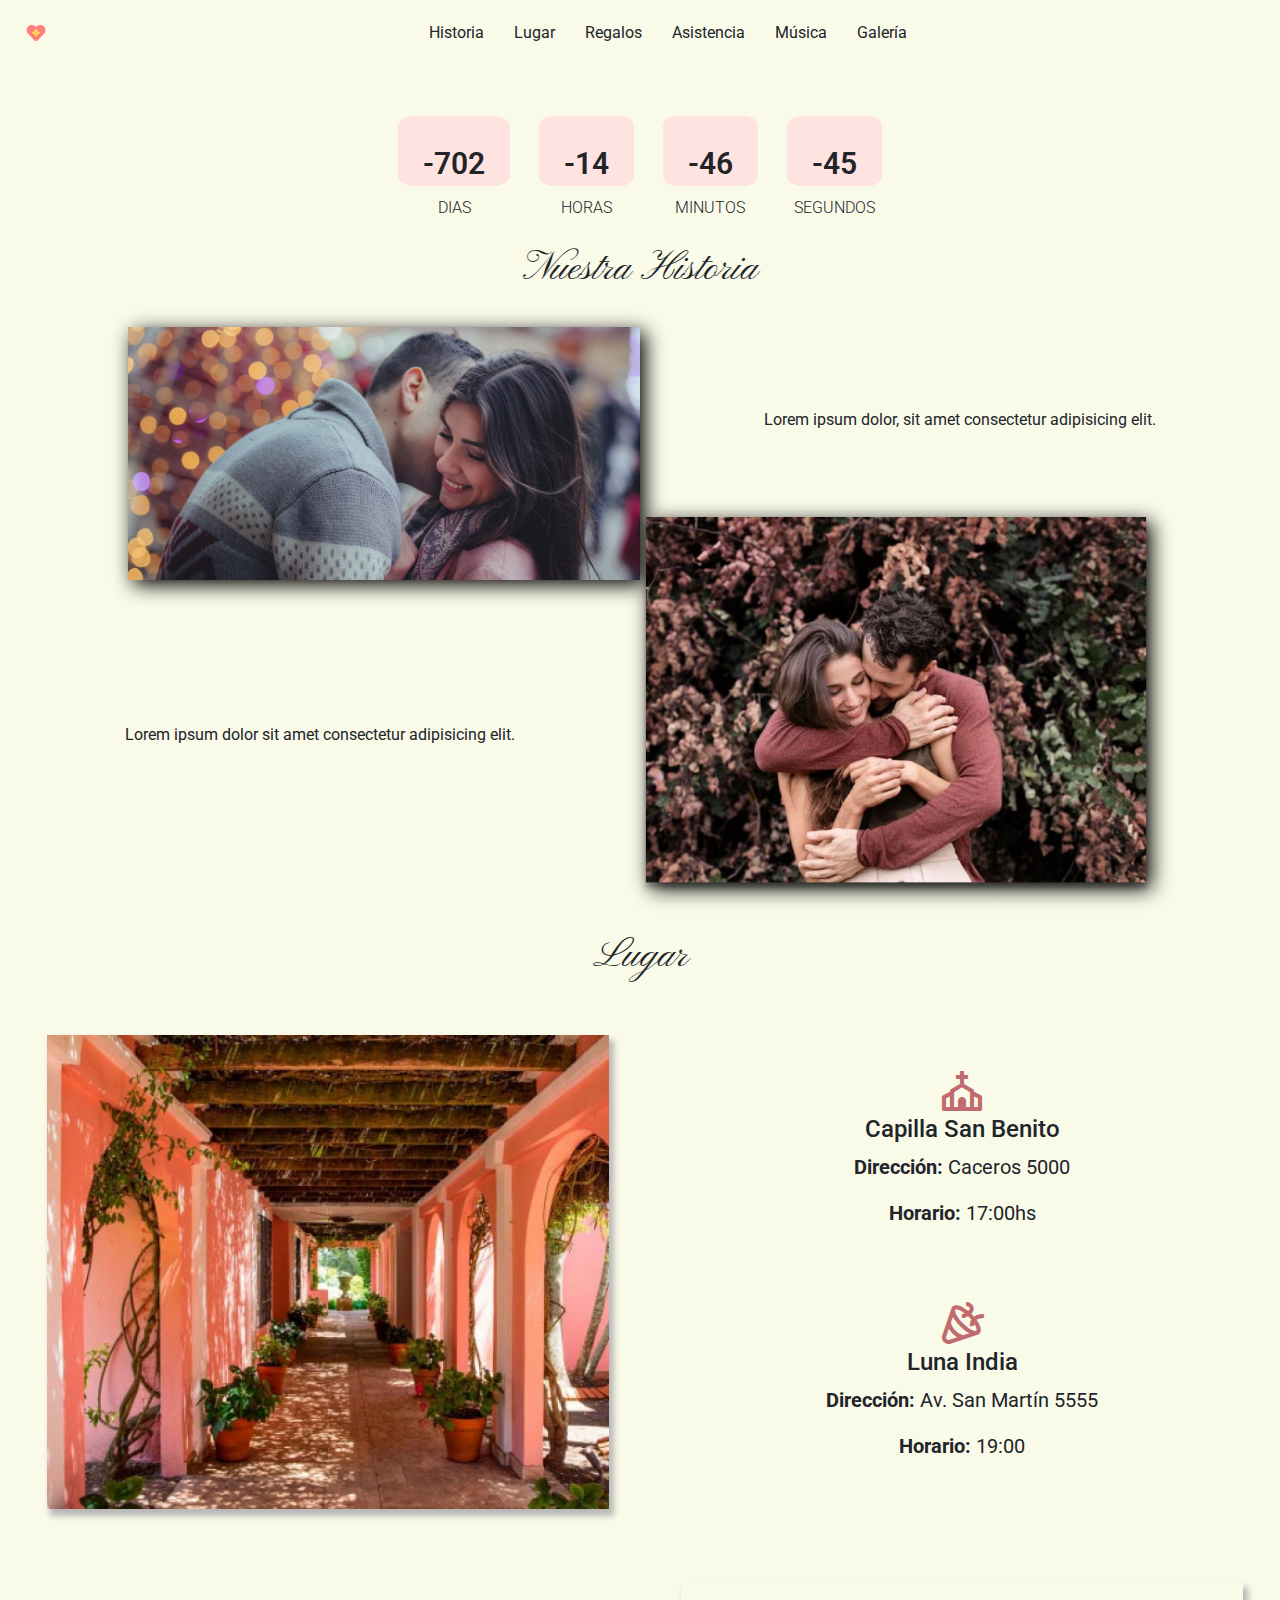
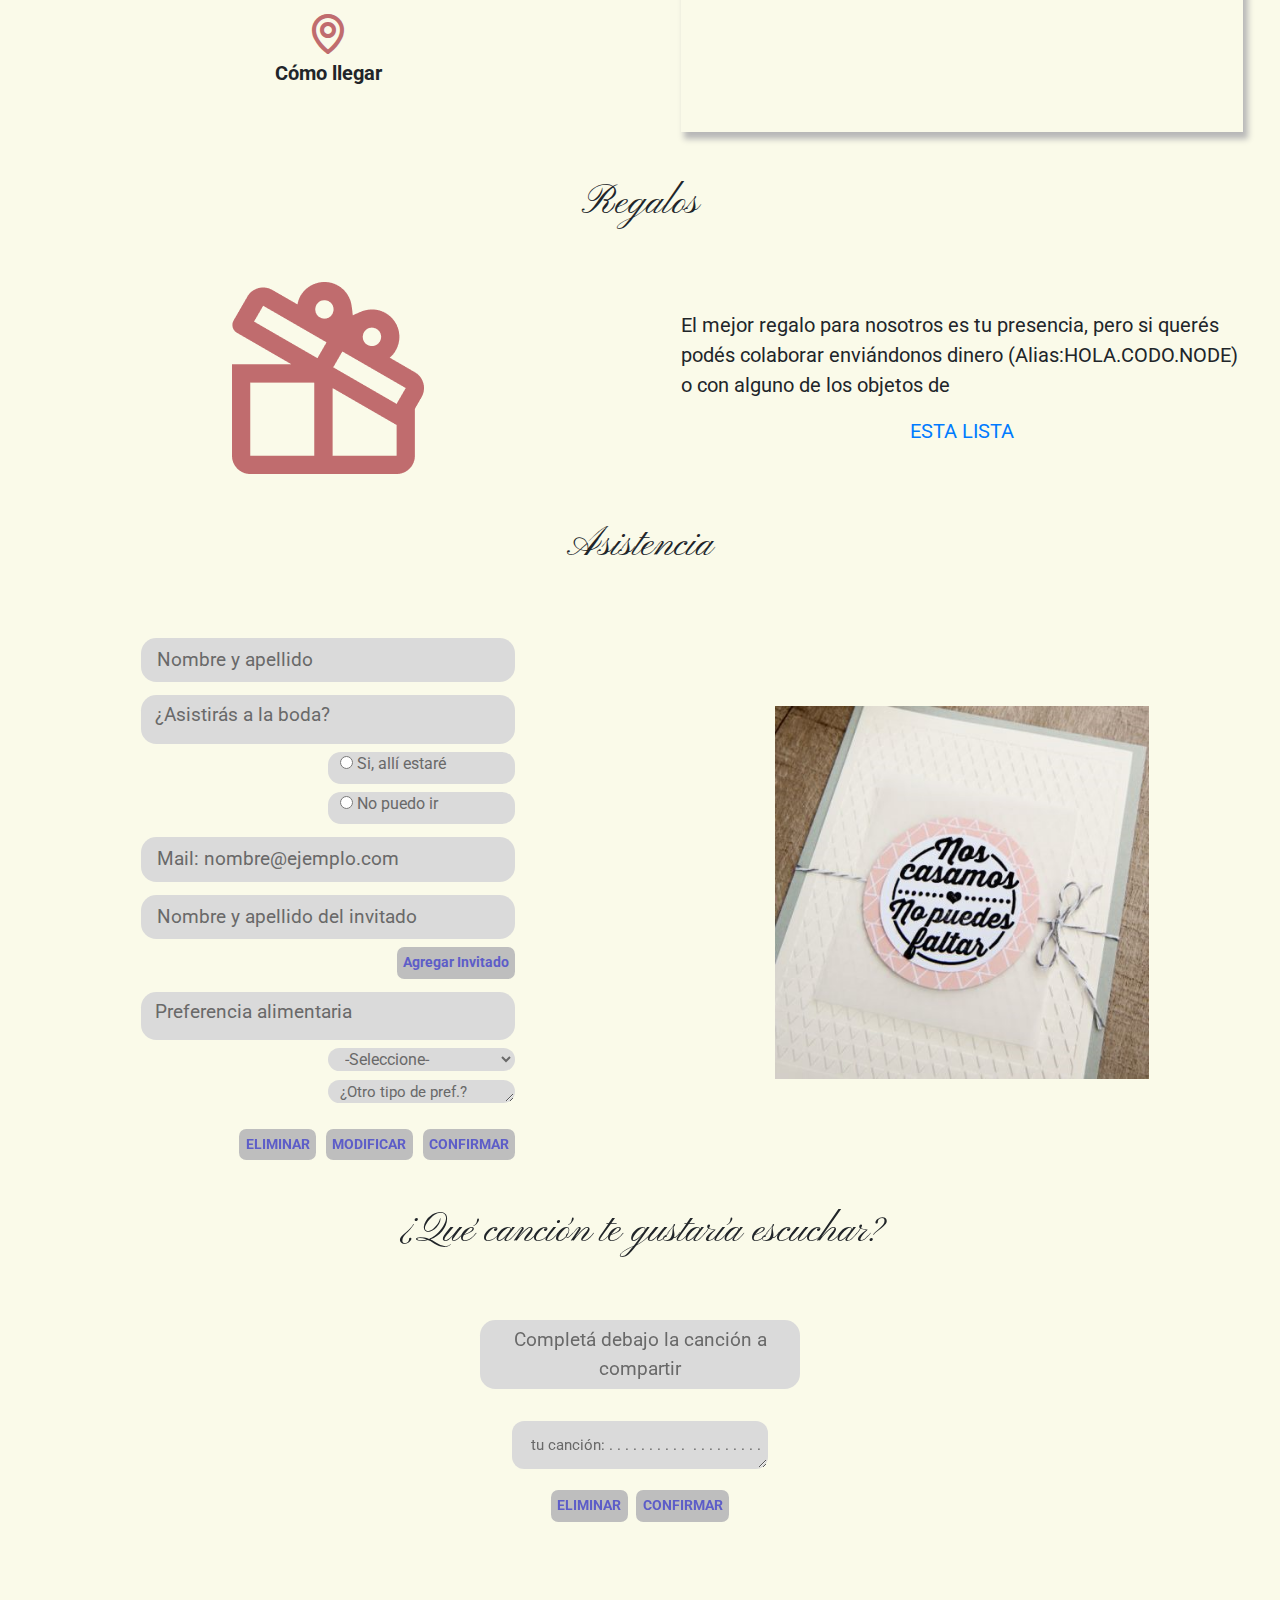
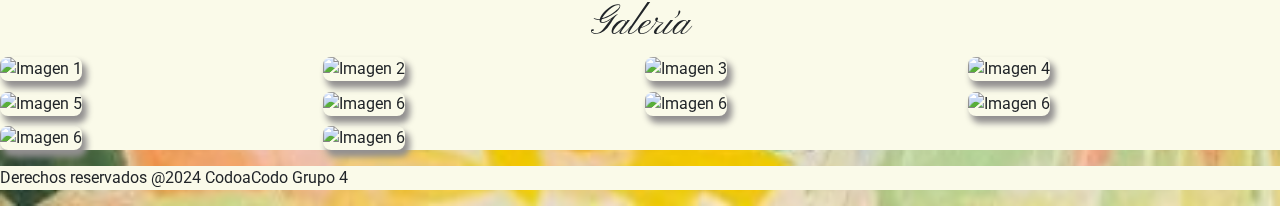
==== content.html @ da1beb7a "validacion del formulario" ====
<!DOCTYPE html>
<html lang="es">
<head>
    <meta charset="UTF-8">
    <meta name="viewport" content="width=device-width, initial-scale=1.0">
    <link rel="stylesheet" href="./css/style.css">
    <link href='https://unpkg.com/boxicons@2.1.4/css/boxicons.min.css' rel='stylesheet'>
    <title>Invitacion</title>
    <link href="https://stackpath.bootstrapcdn.com/bootstrap/4.5.2/css/bootstrap.min.css" rel="stylesheet">
    <script src="https://code.jquery.com/jquery-3.6.0.min.js"></script>
<script src="https://stackpath.bootstrapcdn.com/bootstrap/4.5.2/js/bootstrap.min.js"></script>

</head>
<body>
    
    <header>
        <nav class="navbar navbar-expand-lg navbar-light justify-content-between fixed-top">
            <a class="navbar-brand" href="#">
                <img src="./img/amor.png" alt="Logo" class="logo">
            </a>
            <button class="navbar-toggler" type="button" data-toggle="collapse" data-target="#navbarNav" aria-controls="navbarNav" aria-expanded="false" aria-label="Toggle navigation">
                <span class="navbar-toggler-icon"></span>
            </button>
            <div class="collapse navbar-collapse" id="navbarNav">
                <ul class="navbar-nav mx-auto ">
                    <li ><a href="#historia">Historia</a></li>
                    <li ><a href="#lugar">Lugar</a></li>
                    <li ><a href="#regalos">Regalos</a></li>
                    <li ><a href="#asistencia">Asistencia</a></li>
                    <li ><a href="#musica">Música</a></li>
                    <li ><a href="#galeria">Galería</a></li>
                </ul>
            </div>
        </nav>
    </header>


    <main>
        <section class="contenedorHistoria" id="historia">
            <div class="contador" id="clock">
                <div>
                    <p class="numContador" id="dias">99</p>
                    <span>DIAS</span>
                </div>
                <div>
                    <p class="numContador" id="horas">23</p>
                    <span>HORAS</span>
                </div>
                <div>
                    <p class="numContador" id="minutos">12</p>
                    <span>MINUTOS</span>
                </div>
                <div>
                    <p class="numContador" id="segundos">12</p>
                    <span>SEGUNDOS</span>
                </div>
            </div>
            <h1>Nuestra Historia</h1>
            <div class="historia">
                <div class="fotohistoria1">
                    <img class="fotonovios1" src="./img/people-2594745_1280 1.png" alt="beso novios">
                </div>
                    <div class="textFotoNovios1">
                        <p>
                            Lorem ipsum dolor, sit amet consectetur adipisicing elit.
                        </p>
                    </div>
                    <div class="textFotoNovios2">
                        <p>
                            Lorem ipsum dolor sit amet consectetur adipisicing elit.
                        </p>
                    </div>
                <div class="fotohistoria2">
                        <img class="fotonovios2" src="./img/IMG_4618 2.png" alt="abrazo novios">
                </div>
                    
                
            </div>
            
        </section>

        <section id="lugar">
            <h1>Lugar</h1>
                <div class="contenido contenido-lugar">
                    <div>
                        <img src="img/image0 1.png" alt="foto del lugar de la fiesta">
                    </div>
    
                    <div>
                        <div>
                            <i class='bx bx-church bx-lg'></i>

                            <h4>Capilla San Benito</h4>
                            <p></i><b>Dirección:</b> Caceros 5000</p>

                            <p><b>Horario:</b> 17:00hs</p>
                        </div>
                        <div>
                            <i class='bx bx-party bx-lg' ></i>
                            <h4>Luna India</h4>
                            <p><b>Dirección:</b> Av. San Martín 5555</p>
                            <p><b>Horario:</b> 19:00</p>
                        </div>
                        
                    </div>
    
                    <div>
                        <i class='bx bx-map bx-lg' ></i>
                        <p><b>Cómo llegar</b></p>
                    </div>
                    <div>
                        <iframe class="mapa" src="https://www.google.com/maps/embed?pb=!1m18!1m12!1m3!1d107134.25572207307!2d-68.90756489731325!3d-32.952448504944165!2m3!1f0!2f0!3f0!3m2!1i1024!2i768!4f13.1!3m3!1m2!1s0x967e72b85971342b%3A0xbbbd1aeba7b67a88!2sLuna%20India!5e0!3m2!1ses-419!2sar!4v1712935383788!5m2!1ses-419!2sar" allowfullscreen="" loading="lazy" referrerpolicy="no-referrer-when-downgrade"></iframe>

                    </div>
                    

                </div>            
        </section>

        <section id="regalos">
            <h1>Regalos</h1>
            <div class="contenido contenido-regalos">
                <div>
                    <img src="img/Vector.png" alt="regalo">
                </div>
                <div>
                    <p>El mejor regalo para nosotros es tu presencia, pero si querés podés colaborar enviándonos dinero (Alias:HOLA.CODO.NODE) o con alguno de los objetos de</p><a href="https://docs.google.com/document/d/1IFSlQ_DWMUDhGRobmW2LrFGWnAUVCPpqCyAUR5JWdCY/edit?usp=sharing" target="_blank">ESTA LISTA</a>
                </div>

            </div>
        </section>

        <section id="asistencia">
            <h1>Asistencia</h1>
            <div class="contenido-asistencia">   
                <form action="" id="formulario">
                    <div>
                        <input type="text" class="cuadro-form texto-form" placeholder="Nombre y apellido" value="" name="nombre y apellido" id="nombre" aria-label="name">
                        <div id="error1" class="cuadroerror"></div>
                    </div>
                    <div>
                        <div class="cuadro-form">
                            <label>¿Asistirás a la boda?</label>
                        </div>
                        <div class="opciones-form">
                            <input type="radio" id="presente" name="confirmacionDeAsistencia" value="presente">
                            <label for="asistencia">Si, allí estaré</label>
                        </div>
                        <div class="opciones-form">
                            <input type="radio" id="ausente" name="confirmacionDeAsistencia" value="ausente">
                            <label for="asistencia">No puedo ir</label>
                        </div>
                        <div id="error2" class="cuadroerror"></div>
                    </div>
                    <div>
                        <input type="email" class="cuadro-form texto-form" placeholder="Mail: nombre@ejemplo.com" value="" name="mail" id="mail" aria-describedby="emailHelp">
                        <div id="error3" class="cuadroerror"></div>
                    </div>
                    <div>
                        <div class="">
                            <input type="text" class="cuadro-form texto-form" placeholder="Nombre y apellido del invitado" value="" name="invitado" id="invitado" aria-describedby="">
                            <div id="error4" class="cuadroerror"></div>
                            <div id="listaInvitados"></div>
                        </div>
                        <div class="cuadrobtn-invitados">
                            <button type="button" class="formbtn" id="btninvitados">Agregar Invitado</button>
                        </div>
                    </div>  
                    <div>
                        <div class="cuadro-form">
                            <label for="asistencia">Preferencia alimentaria</label>
                        </div>
                        <div>
                            <select class="opciones-form" name="alimentos" id="alimentos" aria-label="Default select example">
                                <option selected>-Seleccione-</option>
                                <option value="0"><span class="texto.peso">0- No tengo</span></option>
                                <option value="1">1- Vegana</option>
                                <option value="2">2- Vegetariana</option>
                                <option value="3">4- Sin lácteos</option>
                                <option value="4">5- Sin TACC</option>
                            </select>
                        </div>
                        <div>
                            <textarea class="cuadro-otrotipo texto-form" id="prefAlim" placeholder="¿Otro tipo de pref.?"></textarea>
                            <div id="error5" class="cuadroerror"></div>
                        </div>
                    </div>
                    <div class="cuadrobtn-form">
                        <div>
                            <button type="reset" class="formbtn" id="btnBorrar">ELIMINAR</button>
                        </div>
                        <div>
                            <button type="button" class="formbtn" id="btnModificar">MODIFICAR</button>
                        </div>
                        <div>
                            <button type="submit" class="formbtn" id="btnConfirmar">CONFIRMAR</button>
                        </div>
                    </div>
                </form>
            
                <div class="form-img">
                    <img src="img/nos casamos.png" alt="formulario">
                </div>
            </div>
        </section>

        <section id="musica">
            <h1>¿Qué canción te gustaría escuchar?</h1>
            <div class="contenido-musica">
                <form action="" id="formulario">
                    <div class="cuadro-musica">
                        <label for="">Completá debajo la canción a compartir</label>
                    </div>
                    <div class="cuadro-musica">
                        <textarea id="cancion" placeholder="tu canción: . . . . . . . . . .  . . . . . . . . ."></textarea>
                    </div>
                    <div class="cuadrobtn-musica">
                        <div>
                            <button type="reset" class="musicabtn" id="btnBorrar">ELIMINAR</button>
                        </div>
                        <div>
                            <button type="submit" class="musicabtn" id="btnConfirmar">CONFIRMAR</button>
                        </div>
                    </div>
                </form>
            </div>
        </section>

        <section id="galeria">
            <h1>Galería</h1>
            <div class="grid-container">
                <div class="grid-item"><img src="https://www.stevegroganphotography.com/wp-content/uploads/2018/07/Victoria-Warehouse-Wedding-Photography.jpg" alt="Imagen 1"></div>
                <div class="grid-item"><img src="https://www.stevegroganphotography.com/wp-content/uploads/2017/12/Steve-Grogan-Photography-Best-of-2017-44.jpg" alt="Imagen 2"></div>
                <div class="grid-item"><img src="https://www.stevegroganphotography.com/wp-content/uploads/2017/12/Steve-Grogan-Photography-Best-of-2017-37.jpg" alt="Imagen 3"></div>
                <div class="grid-item"><img src="https://www.stevegroganphotography.com/wp-content/uploads/2016/08/Manchester-Wedding-Photography.jpg" alt="Imagen 4"></div>
                <div class="grid-item"><img src="https://www.stevegroganphotography.com/wp-content/uploads/2018/11/Tuscany-Wedding-Photography-2.jpg" alt="Imagen 5"></div>
                <div class="grid-item"><img src="https://www.stevegroganphotography.com/wp-content/uploads/2017/07/Hambledon-House-Wedding-Surrey-57.jpg" alt="Imagen 6"></div>
                <div class="grid-item"><img src="https://2.bp.blogspot.com/-Ug8MMV6ngV4/WSw6AD6drtI/AAAAAAAAF8Y/94SHNVflaLgPzCA8qabYHuav3I7PJ_mtQCLcB/s1600/454-groom-crying-at-wedding-ceremony.jpg" alt="Imagen 6"></div>
                <div class="grid-item"><img src="https://images.squarespace-cdn.com/content/53ca0941e4b09aa5f73e3191/1474498488692-FTZ9H5P2GS5VMQ19W9LI/Flashmob+Dorset+Wedding+Photographer.jpg?format=1500w&content-type=image%2Fjpeg" alt="Imagen 6"></div>
                <div class="grid-item"><img src="https://madanirings.com/images/user/c85ae1612196831b4b1f5225ca091222.jpg" alt="Imagen 6"></div>
                <div class="grid-item"><img src="https://imgv3.fotor.com/images/homepage-feature-card/upload-image_2023-04-11-023334_kxuh.jpg" alt="Imagen 6"></div>
            </div> 
        </section>

    </main>

    <footer>
        
        <p>Derechos reservados @2024 CodoaCodo Grupo 4</p>

    </footer>


    <script src="./js/index.js"></script>
    <script src="./js/navbar-scroll.js"></script>
    <script src="./js/validForm.js"></script>
</body>
</html>
---- css/style.css ----
@import url('https://fonts.googleapis.com/css2?family=Pinyon+Script&display=swap');
@import url('https://fonts.googleapis.com/css2?family=Pinyon+Script&family=Roboto:ital,wght@0,100;0,300;0,400;0,500;0,700;0,900;1,100;1,300;1,400;1,500;1,700;1,900&display=swap');

* {
    margin: 0;
    padding: 0;
    box-sizing: border-box;
    --primer-color: #FAFAE9;
    --segundo-color: #ffff8c;
    --tercer-color: #C06C6E;
    --cuarto-color: #FFE3E0;     

    --form-cuadro:  rgb(218, 218, 218);
    --texto-formulario: dimgrey;
    --texto-cargaInvitado: black;
    --texto-btn: rgb(93, 93, 200);
    --cuadro-btn: rgb(190, 190, 190);
    --cuadro-hover: rgb(216, 210, 210);
}


body {
    background-image: url(../img/image2\ 1.png);
    font-family: "Roboto", sans-serif;
    font-weight: 300;
    background-size: cover;
    margin-right: 3rem;
    margin-left: 3rem;
}
/* Pagina de incio con boton para entrar al resto de la pagina */
.inicio{
    position: absolute;
    inset: 0;
    background-image: url(../img/image2\ 1.png);
    height: 100vh;
    background-position: center;
    text-align: center;
    align-content: center;
    background-size: cover;
    top: 0;
}
.contenedorClaro{
    background-color: var(--primer-color);
    margin: 4rem;
    height: 90vh;
    align-content: center;
}
.nombres{
    font-size: 120px;
}

.tituloInicio{
    font-size: 90px;
}

.fechaManual{
    font-family: "Roboto", sans-serif;
    font-weight: 300;
    margin: 10px;
}

#btnEntrar{
    margin: 20px;
    width: fit-content;
    height: 50px;
    padding: 0 5px;
    border: 5px solid var(--tercer-color);
    font-size: 120%;
    cursor: pointer;
    font-family: 'Times New Roman', Times, serif;
}

.anillo{
    margin: 10px;
    width: 45px;
    height: 50px;
}

/* Contador */

.contador{
    display: flex;
    justify-content: space-around;
    width: 40%;
    margin: 0 auto;
    padding: 2% 0;
    text-align: center;
    flex-wrap: wrap;
}

.numContador{
    font-family: "Roboto", sans-serif;
    font-weight: 600;
    font-size: 30px;
    background-color: var(--cuarto-color);
    height: 70px;
    align-content: center;
    margin: 10px;
    padding: 25px;
    border-radius: 15%;
}

span{
    font-family: "Roboto", sans-serif;
    font-weight: 300;
}


header, footer, main {
    background-color:var(--primer-color);
    
}


/*Navbar*/

.logo {
    width: 20px; 
    height: auto;
    margin: 10px;
}

.navbar {
    list-style-type: none;
    text-align: center;
    padding: 10px;
    background-color: #FAFAE9;
    position: fixed; 
    top: 0;
    left: 0;
    right: 0;
    z-index: 1000;
    display: flex;
    justify-content: center;
    align-items: center;
}

.navbar li {
    display: inline;
    margin:  1px 15px;
    font-family: "Roboto";
}

.navbar li a {
    text-decoration: none;
    color: inherit;
    transition: color 0.3s; 
}

.navbar li a:hover {
    color: var(--tercer-color);
    text-decoration: underline;
}


main {
    padding-top: 60px; 
    margin-top: 20px; 
    scroll-behavior: smooth;
}

h1{
    margin-bottom: 1rem;
    font-family: "Pinyon Script", cursive;
    font-weight: 200;
    display: flex;
    justify-content: center;
    font-size: 35px;
}
/* Nuestra historia */

.historia{
    display: grid;
    grid-template-columns: repeat(2, 50%);
    text-align: center;
    
    & div{
        display: flex;
        flex-direction: column;
        justify-content: center;
        align-items: center;
    }
    & img{
        width: 80%;
        filter: drop-shadow( 5px 5px 10px #000 )
    }
}

.fotonovios1{
    position: relative;
    top: 10%;
    left: 10%;
}
.fotonovios2{
    position: relative;
    bottom: 10%;
    right: 10%;
}

/* Lugar */

i{
    color: var(--tercer-color) ;
}

/* general contenido lugar y regalos */
.contenido {
    display: grid;
    grid-template-columns: repeat(2,50%);
    gap: 10px;
    padding: 1em;
}

.contenido div {
    display: flex;
    flex-direction: column;
    justify-content: center;
    align-items: center;
    padding: 5%;
    font-size: 20px;
}

/* Lugar */

.contenido-lugar img{
    width: 100%;
    box-shadow: 4px 6px 6px 1px rgba(184,184,184,1);
}

.mapa{
    width: 100%;
    border: 0;
    box-shadow: 4px 6px 6px 1px rgba(184,184,184,1);
}


/* Galeria */
.grid-container {
    display: grid;
    grid-template-columns: repeat(auto-fill, minmax(250px, 1fr));
    grid-gap: 10px;
    margin-bottom: 1rem;
}


.grid-item img {
    width: 100%;
    height: auto;
    transition: transform 0.3s ease;
    box-shadow: 4px 6px 6px 1px rgb(146, 144, 144);
    border-radius: 8px;
}
.grid-item:hover img {
    transform: scale(1.2); 
}

/* HEAD */

a{
    text-decoration: none;
}

i{
    color: var(--tercer-color);
}


/*PROPIEDADES DEL FORMULARIO*/
.contenido-asistencia {
    display: grid;
    grid-template-columns: repeat(2, 50%);
    gap: 10px;
    padding: 1em;  
         
    form{
        margin: 0 15%;
        justify-content: center;
        align-items: center;
        padding: 5%;
        font-family: "Roboto", sans-serif; 

        .cuadro-form{  
            width: 100%;
            background-color: var(--form-cuadro);
            border-radius: 0.8em;
            border-color: transparent;
            margin-top: 0.7em;
            padding: 0.3em 0 0.3em 0.75em;
            font-size: 1.2em;
            font-weight: 400;
        }
        .opciones-form{
            width: 50%;
            margin-top: 0.5em;
            margin-left: 50%;
            background-color: var(--form-cuadro);
            border-radius: 0.8em;
            border-color: transparent;
            padding: 0 0 0 0.75em;
            }
        .texto-form{
            color: var(--texto-cargaInvitado);
            font-family: "Roboto", sans-serif;
        }
        ::placeholder, label{
            color: var(--texto-formulario);
            }
        select, option{
            color: var(--texto-formulario);
            font-size: 1em 
        }
        textarea{
            width:50%;
            height: 1.5em;
            margin-left: 50%;
            background-color: var(--form-cuadro);
            border-radius: 0.8em;
            border-color: transparent;
            margin-top: 0.5em;
            padding: 0 0 0 0.75em;
            align-content: center;
            font-family: "Roboto", sans-serif;
            font-size: 0.95em;   
        }
    }

    .form-img{
        display: flex;
        flex-direction: column;
        justify-content: center;
        align-items: center; 
        
        img{
            width: 60%;
        }
    }


    /*Propiedades de botones para Asitencia*/
    .cuadrobtn-invitados {
        display: flex;
        flex-flow: row wrap;
        justify-content: right;
        margin-top: 0.5em;

        .formbtn {
            color: var(--texto-btn);
            padding: 0.2em 0.3em;
            background-color: var(--cuadro-btn);
            font-size: 0.9em;
            font-weight: 700;
            border-color: transparent;
            border-radius: 0.5em;
        }

        .formbtn:hover {
            background-color: var(--cuadro-hover);
            cursor: pointer;
            border-color: var(--texto-btn);
        }
    }
    
    .cuadrobtn-form {
        display: flex;
        flex-flow: row wrap;
        justify-content: right;
        margin-top: 1.2em;

        .formbtn {
            color: var(--texto-btn);
            padding: 0.2em 0.3em;
            margin-left: 0.7em;
            background-color: var(--cuadro-btn);
            font-size: 0.9em;
            font-weight: 700;
            border-color: transparent;
            border-radius: 0.5em;
        }

        .formbtn:hover {
            background-color: var(--cuadro-hover);
            cursor: pointer;
            border-color: var(--texto-btn);
        }
    }
}


/*PROPIEDADES SECCION MUSICA*/
.contenido-musica {
    display: flexbox;
    width: 50%;
    text-align: center;
    margin: 4% 25% 5% 25%;

    .cuadro-musica{
        margin-top: 0.7em;
        font-family: "Roboto", sans-serif;
     
        ::placeholder{
            text-align: center;
            margin-top: 0.5em;
            color: var(--texto-formulario);
        }
        label{
            width: 50%;
            background-color: var(--form-cuadro);
            color: var(--texto-formulario);
            border-radius: 0.8em;
            border-color: transparent;
            margin: 0.7em;
            padding: 0.3em 0.75em 0.3em 0.75em;
            font-size: 1.2em;
            font-weight: 400;     
        }
        textarea{
            width: 40%;
            background-color: var(--form-cuadro);
            color: var(--texto-cargaInvitado);  
            border-radius: 0.8em;
            border-color: transparent;
            margin-top: 0.5em;
            padding: 0 0 0 0.75em;
            align-content: center;
            font-family: "Roboto", sans-serif;
            font-size: 0.95em;        
        }
    }

    /*Propiedades de botones para Cancion*/
    .cuadrobtn-musica {
        width: 100%;
        margin: none;
        display: flex;
        flex-flow: row wrap;
        justify-content: center;

        .musicabtn {
            margin: 1em 0.3em;
            color: var(--texto-btn);
            padding: 0.2em 0.3em;
            background-color: var(--cuadro-btn);
            font-size: 0.9em;
            font-weight: 700;
            border-color: transparent;
            border-radius: 0.5em;
        }

        .musicabtn:hover {
            background-color: var(--cuadro-hover);
            cursor: pointer;
            border-color: var(--texto-btn);
        } 
    }
}

/*Estilo para mensajes de error en el formulario*/

.cuadroerror {
    color: red;
    font-weight: 700;
    font-size: small;
    margin-left: 1em;
}

/* Estilos para pantallas medianas */
@media (min-width: 768px) and (max-width: 1023px) {
    .navbar li {
        margin: 1px 20px;
    }

    main {
        padding-top: 100px;
    }

    .contenido-asistencia form {
        margin: 0 auto;
        width: 80%;
    }

    .form-img img {
        width: 80%;
    }

    .contador {
        width: 60%;
    }

    .numContador {
        width: auto;
        font-size: 17px;
        margin: 0 3px;
    }
}
/* Estilos para pantallas pequeñas */
@media (max-width: 700px) {
    body {
        margin-right: 1rem;
        margin-left: 1rem;
    }

    .inicio {
        margin: 0;
    }

    .contenedorClaro {
        margin: 2rem;
    }

    .nombres {
        font-size: 60px;
    }

    .tituloInicio {
        font-size: 60px;
    }

    .fechaManual {
        margin: 5px;
    }

    #btnEntrar {
        font-size: 100%;
        margin: 10px;
    }

    .anillo {
        margin: 5px;
        width: 30px;
    }

    .contador {
        width: 90%;
    }

    .numContador {
        width: 90%;
        font-size: 16px;
        margin: 5px;
    }

    p {
        font-size: 0.8rem;
    }

    section h1 {
        font-size: 2rem;
    }

    #regalos div img {
        width: 30%;
    }

    #asistencia .contenido-asistencia {
        display: flex;
        width: 100%;
        font-size: 0.8rem;
    }

    #asistencia .contenido-asistencia .form-img {
        display: none;
    }

    #musica .contenido-musica {
        font-size: 0.8rem;
        display: flex;
        justify-content: center;
        margin-right: rem;
    }

    #galeria .grid-container .grid-item {
        display: flex;
        justify-content: center;
        align-items: center;
        width: 100%;
    }

    #galeria .grid-container .grid-item img {
        max-width: 60%;
        height: auto;

    }


}
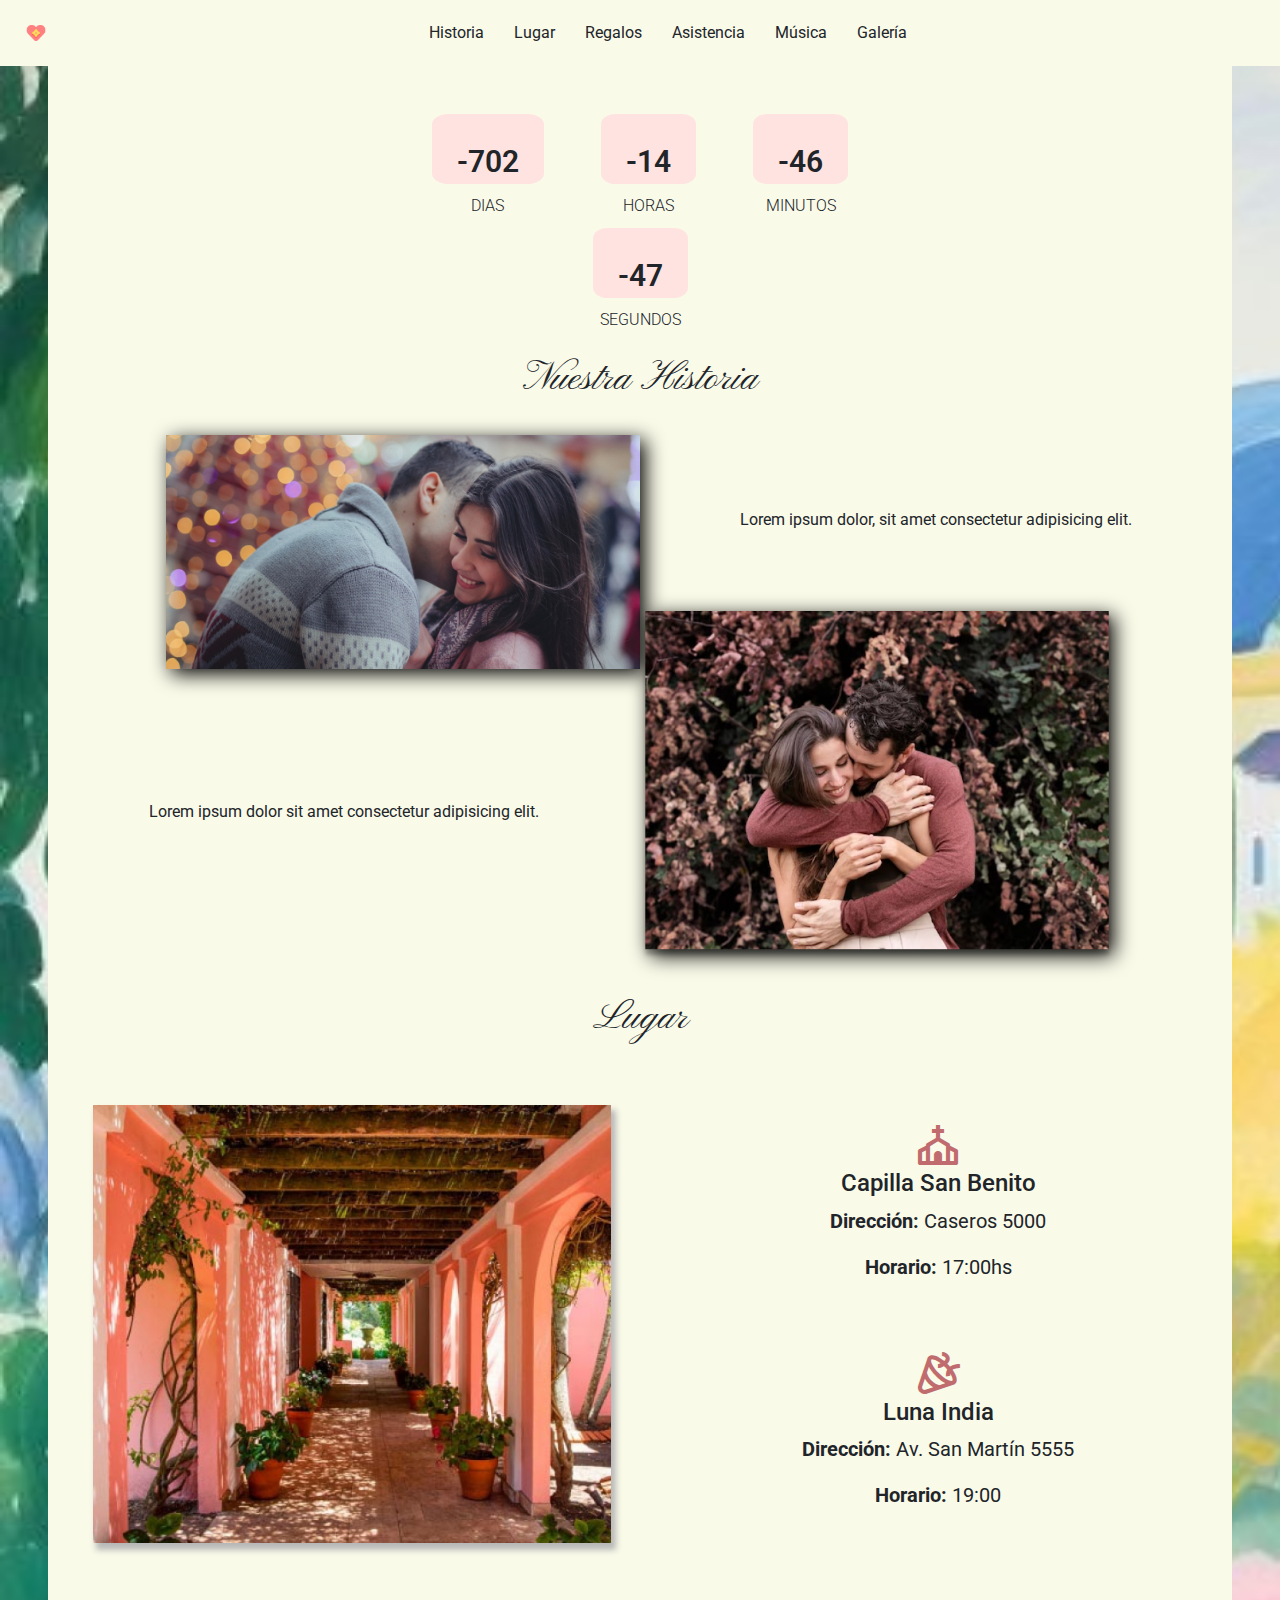
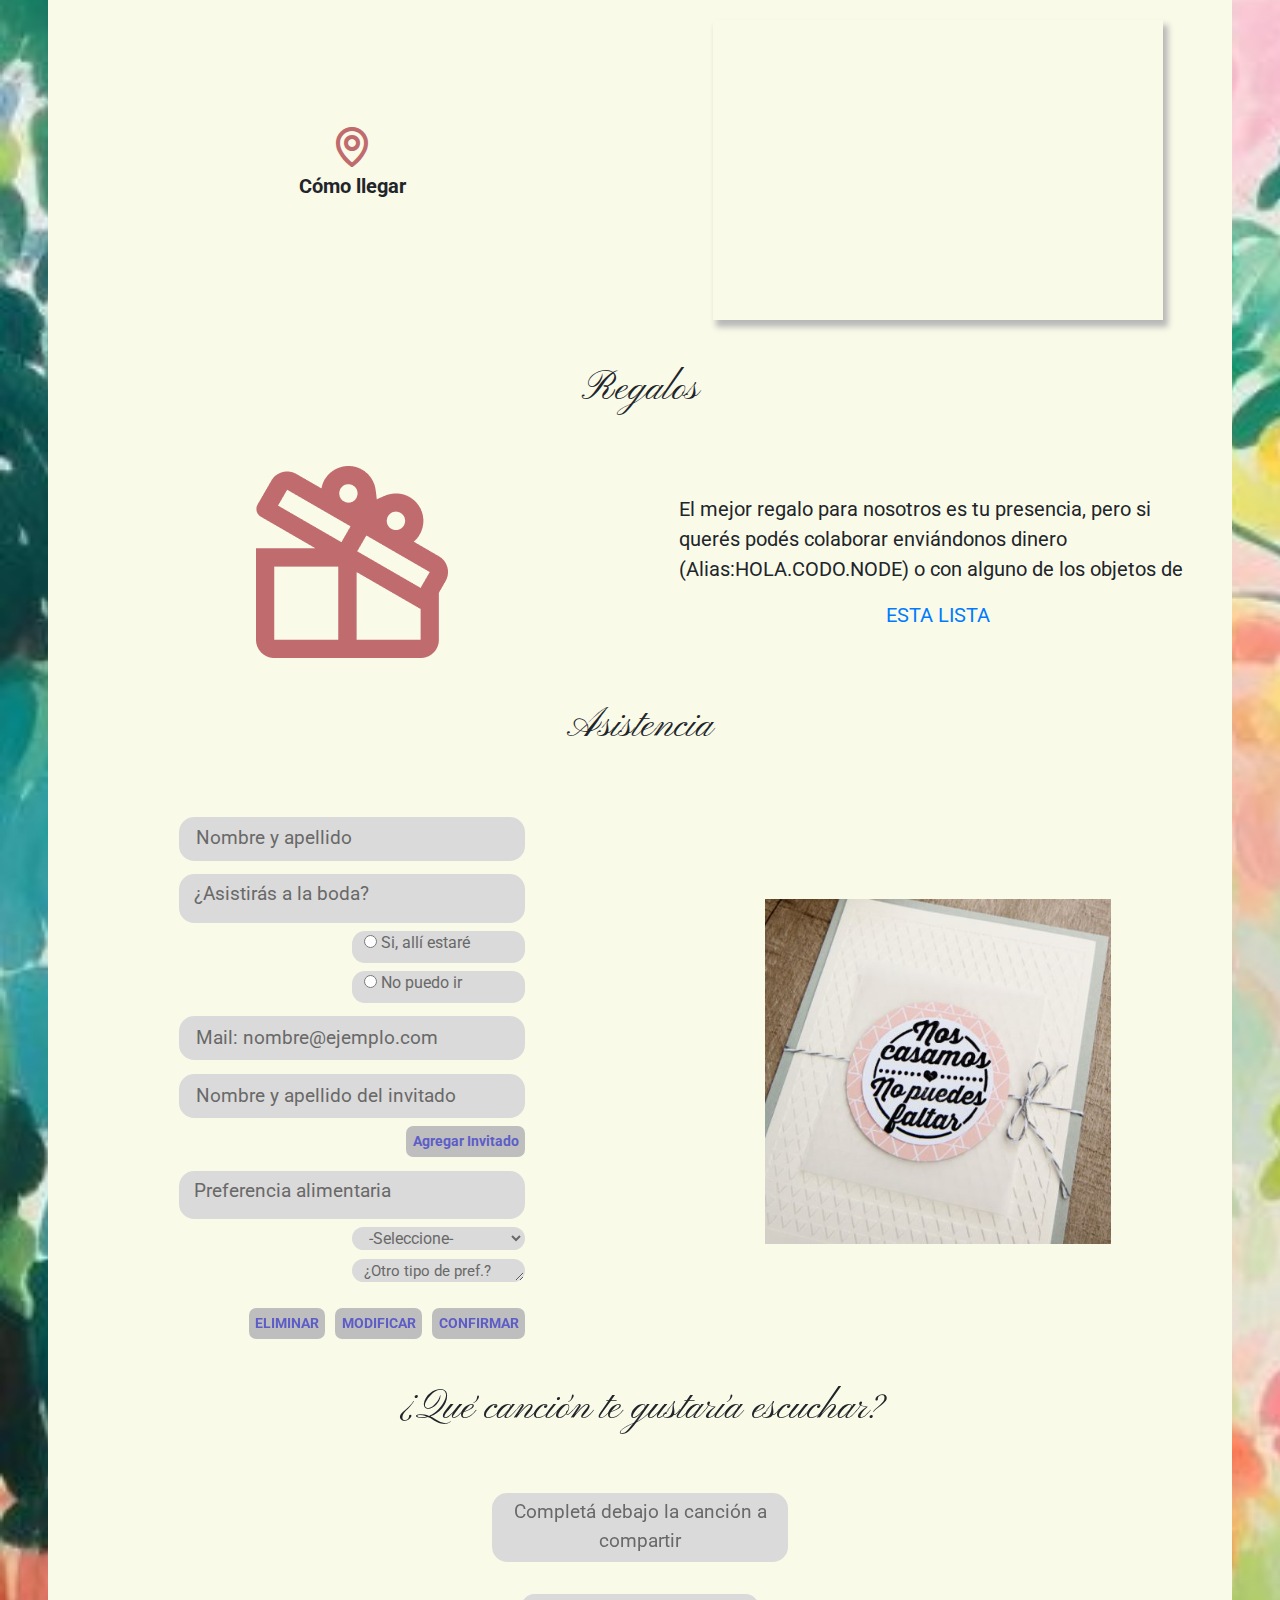
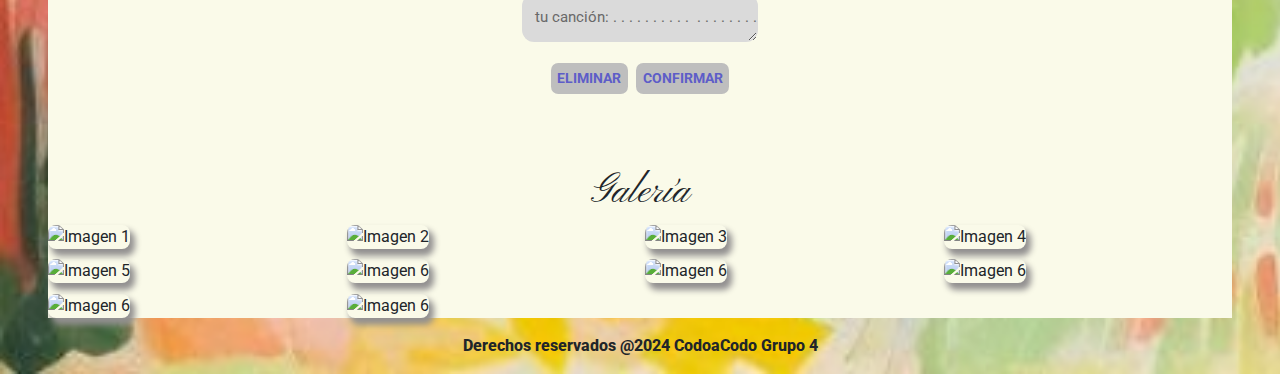
==== commit af0e20ec: "detalles" ====
--- a/content.html
+++ b/content.html
@@ -91,7 +91,7 @@
                             <i class='bx bx-church bx-lg'></i>
 
                             <h4>Capilla San Benito</h4>
-                            <p></i><b>Dirección:</b> Caceros 5000</p>
+                            <p></i><b>Dirección:</b> Caseros 5000</p>
 
                             <p><b>Horario:</b> 17:00hs</p>
                         </div>
--- a/css/style.css
+++ b/css/style.css
@@ -24,8 +24,8 @@
     font-family: "Roboto", sans-serif;
     font-weight: 300;
     background-size: cover;
-    margin-right: 3rem;
-    margin-left: 3rem;
+    margin-right: 3rem !important;
+    margin-left: 3rem !important;
 }
 /* Pagina de incio con boton para entrar al resto de la pagina */
 .inicio{
@@ -106,9 +106,14 @@
 }
 
 
-header, footer, main {
-    background-color:var(--primer-color);
-    
+header, main {
+    background-color:var(--primer-color);   
+}
+
+footer{
+    text-align: center;
+    font-family: "Roboto", sans-serif;
+    font-weight: 800;
 }
 
 
@@ -197,11 +202,6 @@
     right: 10%;
 }
 
-/* Lugar */
-
-i{
-    color: var(--tercer-color) ;
-}
 
 /* general contenido lugar y regalos */
 .contenido {
@@ -228,7 +228,8 @@
 }
 
 .mapa{
-    width: 100%;
+    width: 450px;
+    height: 300px;
     border: 0;
     box-shadow: 4px 6px 6px 1px rgba(184,184,184,1);
 }
@@ -473,6 +474,11 @@
         padding-top: 100px;
     }
 
+    .mapa{
+        width: 300px;
+        height: 225px;
+    }
+
     .contenido-asistencia form {
         margin: 0 auto;
         width: 80%;
@@ -494,9 +500,10 @@
 }
 /* Estilos para pantallas pequeñas */
 @media (max-width: 700px) {
+    
     body {
-        margin-right: 1rem;
-        margin-left: 1rem;
+        margin-right: 1rem !important;
+        margin-left: 1rem !important;
     }
 
     .inicio {
@@ -539,6 +546,19 @@
         margin: 5px;
     }
 
+    .contenido-lugar h4{
+        font-size: 16px;
+    }
+
+    .mapa{
+        width: 100px;
+        height: 150px;
+    }
+
+    .contenido-regalos p, a {
+        font-size: 12px;
+    }
+
     p {
         font-size: 0.8rem;
     }
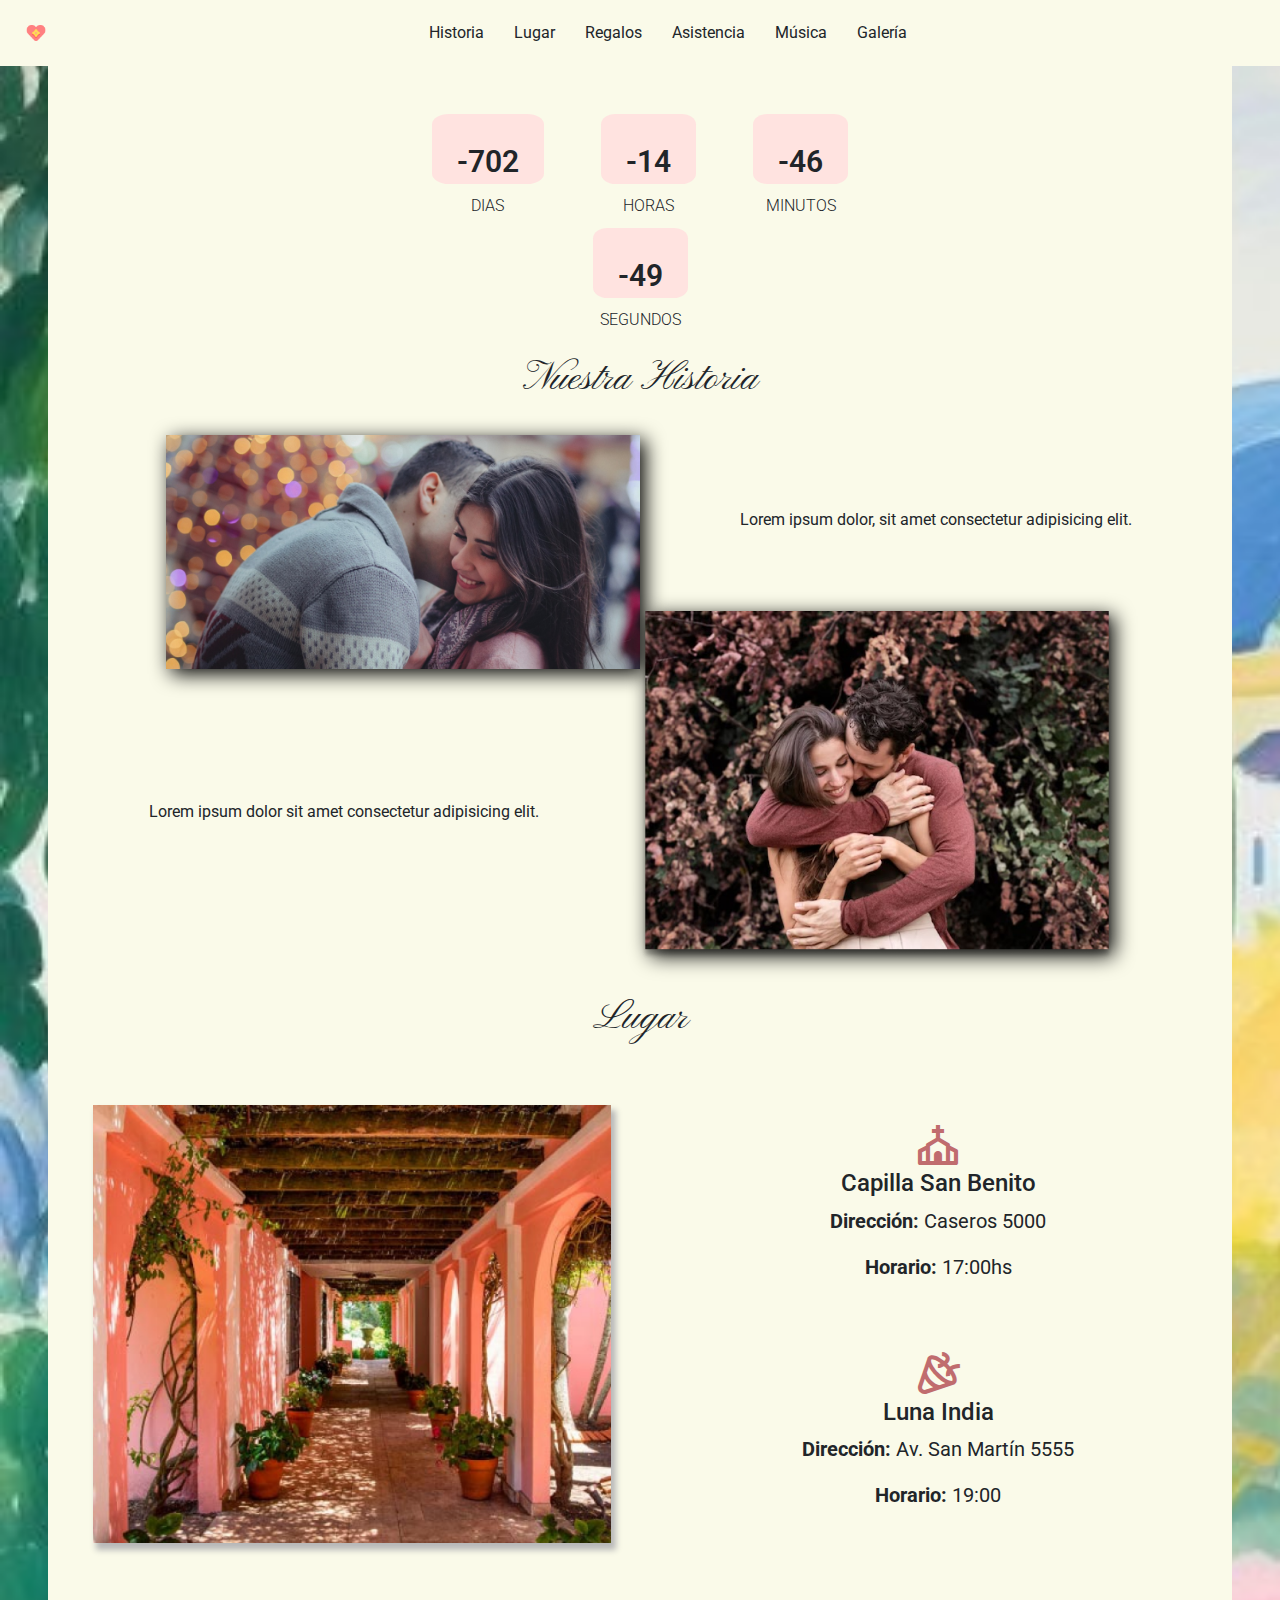
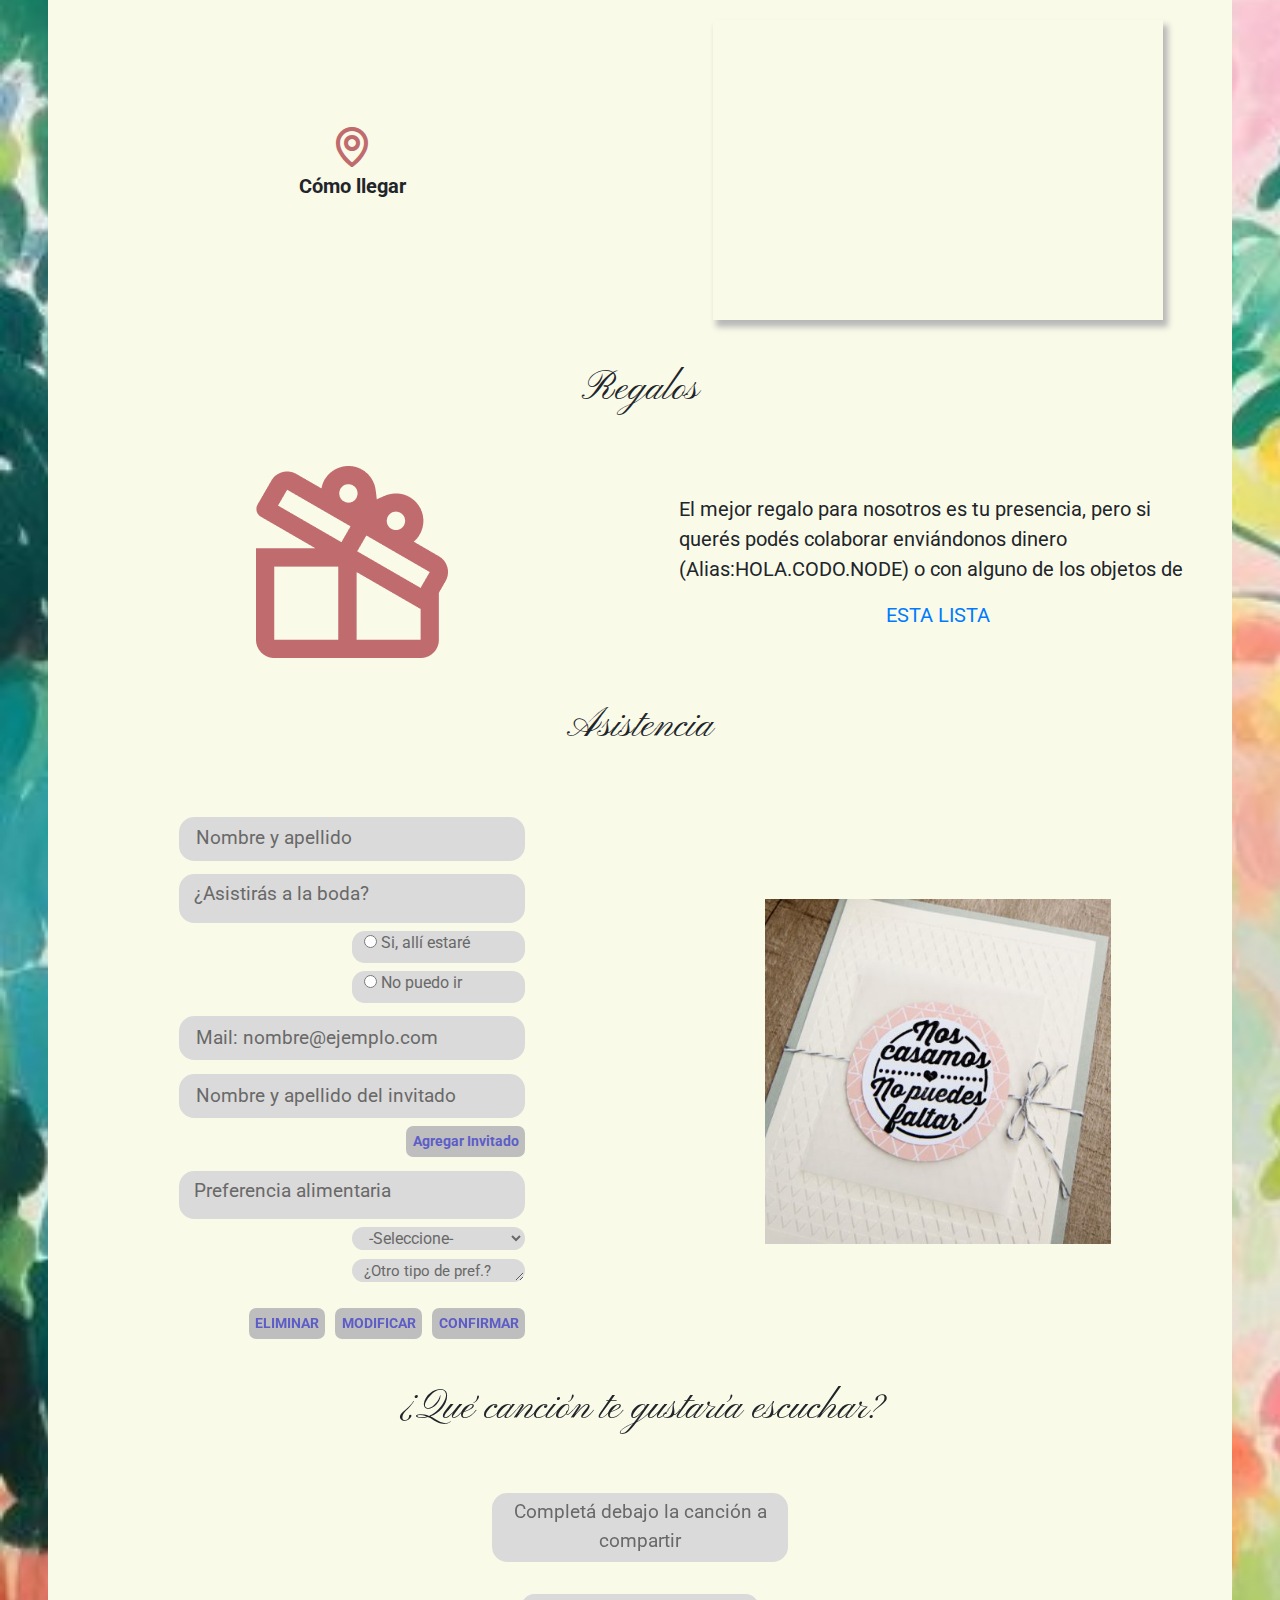
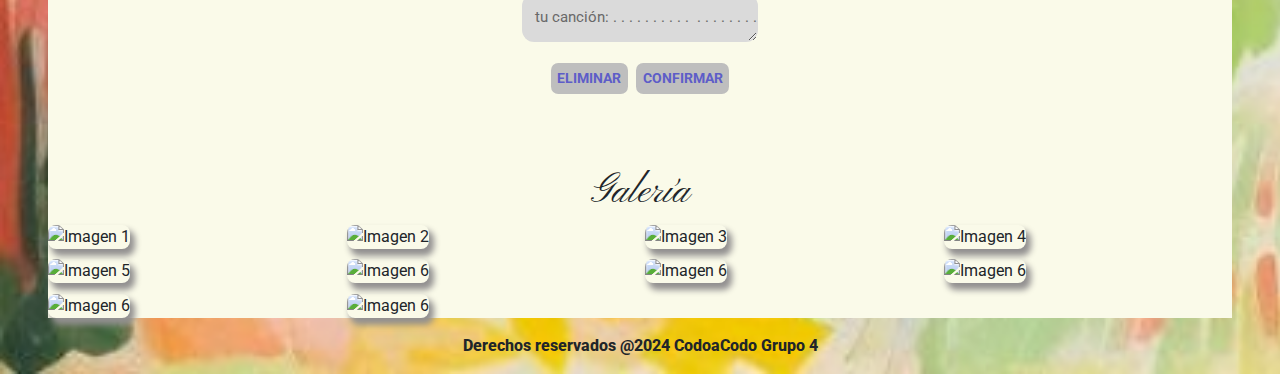
==== commit 735602e1: "correccion del formulario" ====
--- a/content.html
+++ b/content.html
@@ -136,7 +136,7 @@
                 <form action="" id="formulario">
                     <div>
                         <input type="text" class="cuadro-form texto-form" placeholder="Nombre y apellido" value="" name="nombre y apellido" id="nombre" aria-label="name">
-                        <div id="error1" class="cuadroerror"></div>
+                        <div id="error1" class="cuadroerror1"></div>
                     </div>
                     <div>
                         <div class="cuadro-form">
@@ -150,17 +150,17 @@
                             <input type="radio" id="ausente" name="confirmacionDeAsistencia" value="ausente">
                             <label for="asistencia">No puedo ir</label>
                         </div>
-                        <div id="error2" class="cuadroerror"></div>
+                        <div id="error2" class="cuadroerror2"></div>
                     </div>
                     <div>
                         <input type="email" class="cuadro-form texto-form" placeholder="Mail: nombre@ejemplo.com" value="" name="mail" id="mail" aria-describedby="emailHelp">
-                        <div id="error3" class="cuadroerror"></div>
+                        <div id="error3" class="cuadroerror1"></div>
                     </div>
                     <div>
                         <div class="">
                             <input type="text" class="cuadro-form texto-form" placeholder="Nombre y apellido del invitado" value="" name="invitado" id="invitado" aria-describedby="">
-                            <div id="error4" class="cuadroerror"></div>
-                            <div id="listaInvitados"></div>
+                            <div id="error4" class="cuadroerror1"></div>
+                            <div id="impListadoInvitados"></div>
                         </div>
                         <div class="cuadrobtn-invitados">
                             <button type="button" class="formbtn" id="btninvitados">Agregar Invitado</button>
@@ -171,7 +171,7 @@
                             <label for="asistencia">Preferencia alimentaria</label>
                         </div>
                         <div>
-                            <select class="opciones-form" name="alimentos" id="alimentos" aria-label="Default select example">
+                            <select class="opciones-form" name="alimentos" id="selecAlimentos" aria-label="Default select example">
                                 <option selected>-Seleccione-</option>
                                 <option value="0"><span class="texto.peso">0- No tengo</span></option>
                                 <option value="1">1- Vegana</option>
@@ -182,7 +182,7 @@
                         </div>
                         <div>
                             <textarea class="cuadro-otrotipo texto-form" id="prefAlim" placeholder="¿Otro tipo de pref.?"></textarea>
-                            <div id="error5" class="cuadroerror"></div>
+                            <div id="error5" class="cuadroerror2"></div>
                         </div>
                     </div>
                     <div class="cuadrobtn-form">
@@ -213,6 +213,7 @@
                     </div>
                     <div class="cuadro-musica">
                         <textarea id="cancion" placeholder="tu canción: . . . . . . . . . .  . . . . . . . . ."></textarea>
+                        <div id="error6" class="cuadroerror1"></div>
                     </div>
                     <div class="cuadrobtn-musica">
                         <div>
--- a/css/style.css
+++ b/css/style.css
@@ -457,12 +457,20 @@
 
 /*Estilo para mensajes de error en el formulario*/
 
-.cuadroerror {
+.cuadroerror1 {
     color: red;
     font-weight: 700;
     font-size: small;
     margin-left: 1em;
 }
+.cuadroerror2 {
+    color: red;
+    font-weight: 700;
+    font-size: small;
+    margin-left: 53%;
+}
+
+
 
 /* Estilos para pantallas medianas */
 @media (min-width: 768px) and (max-width: 1023px) {
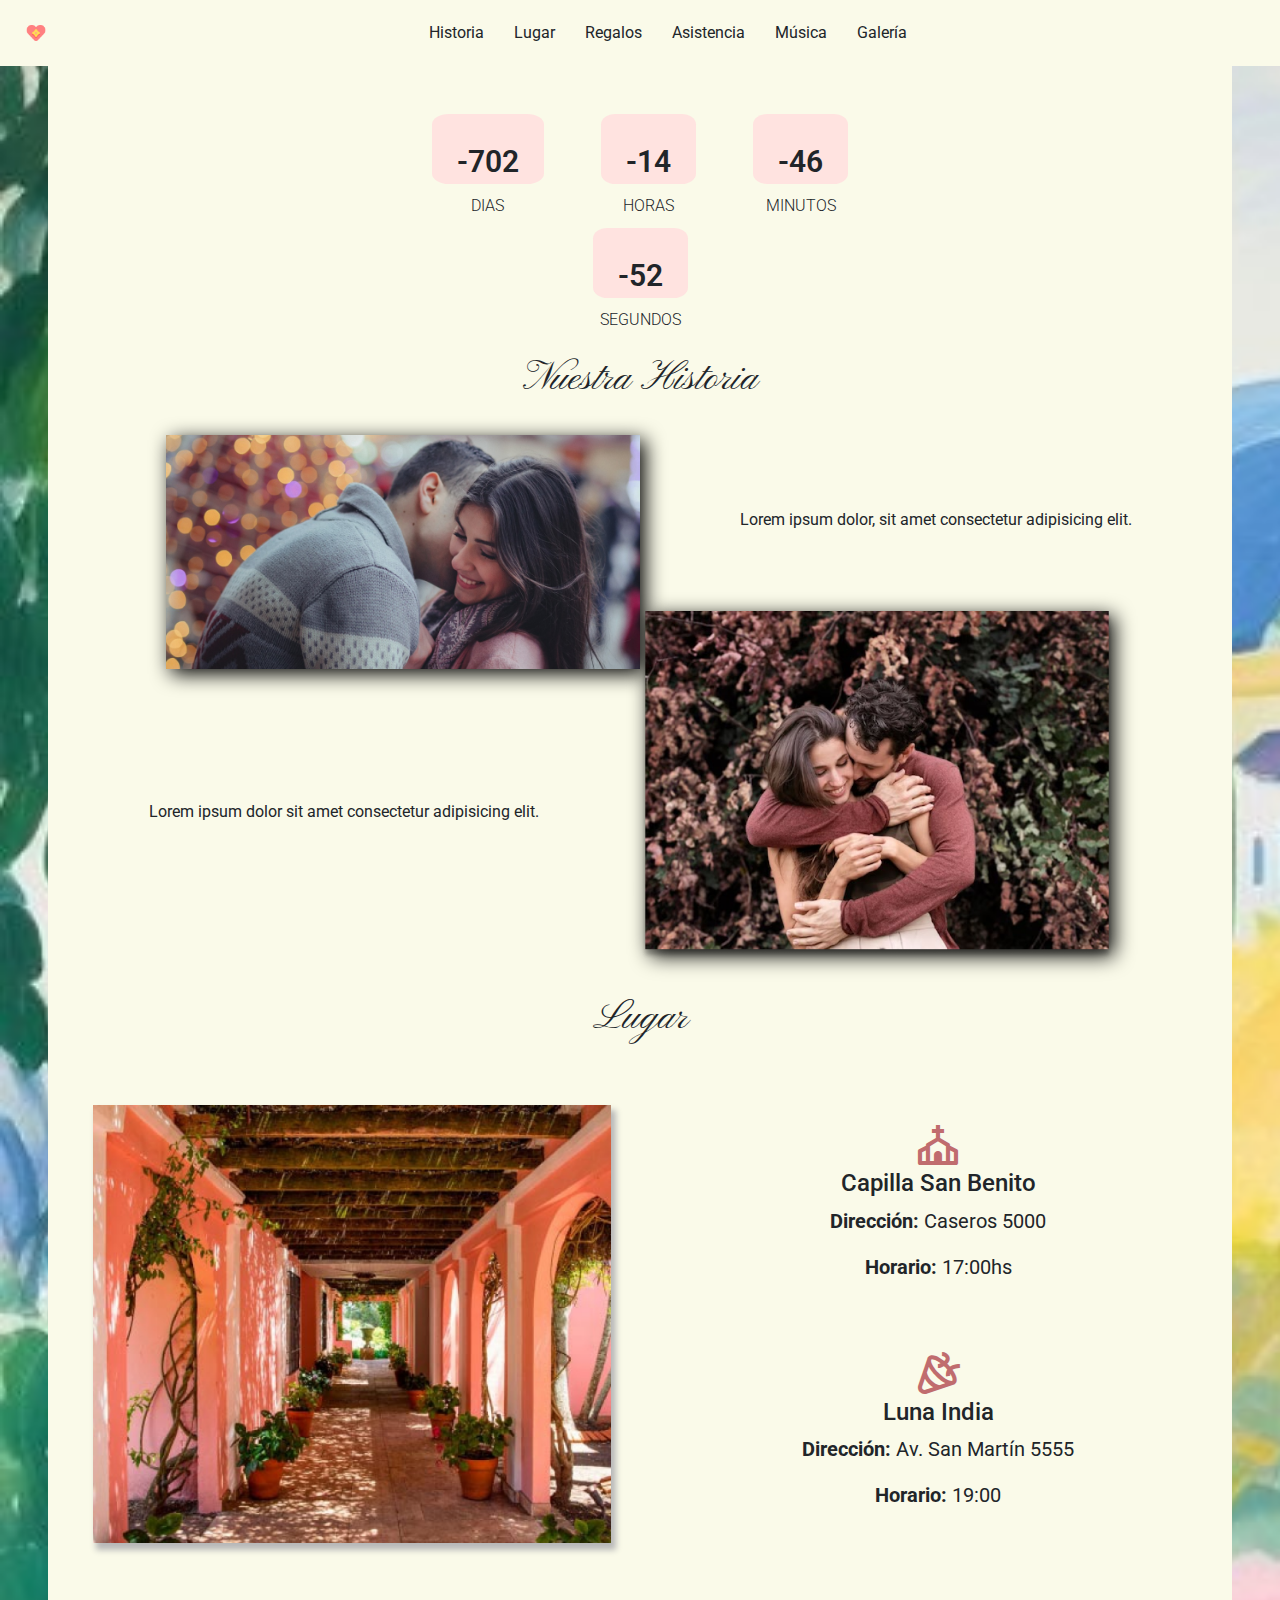
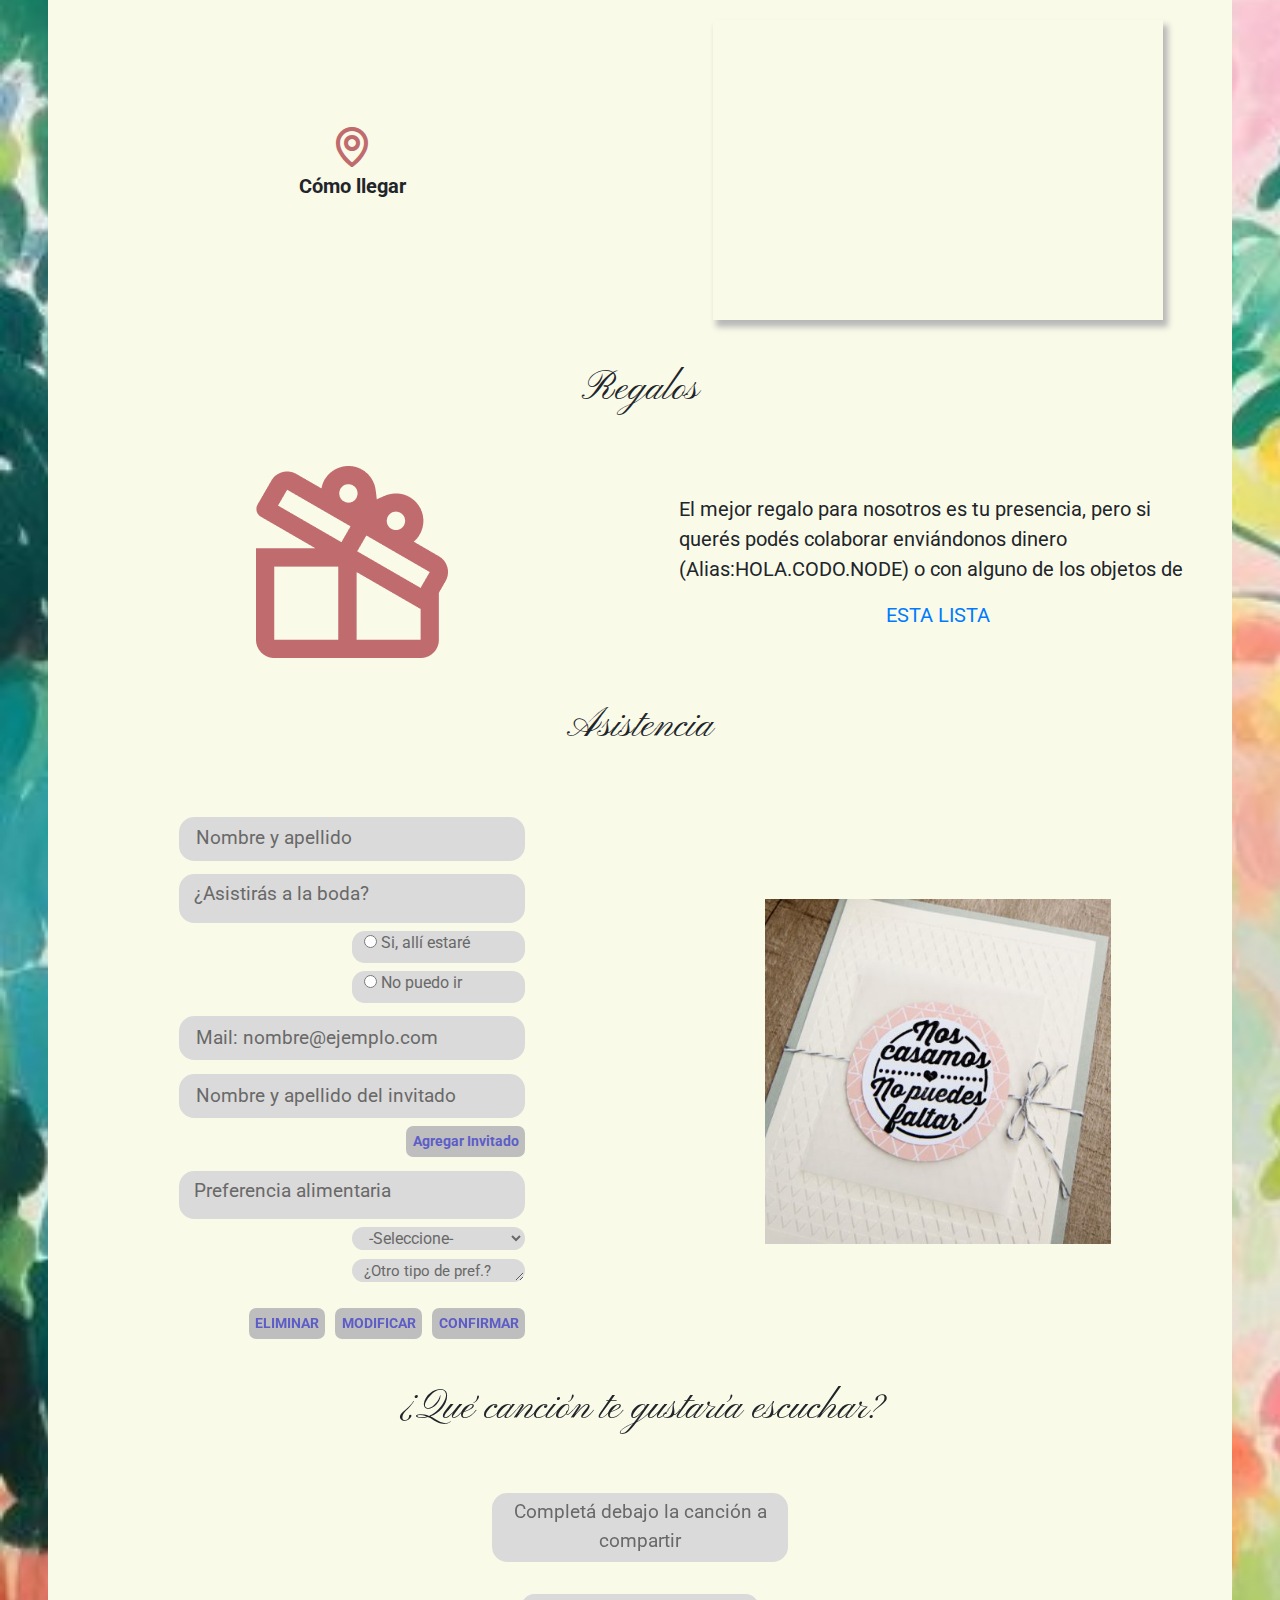
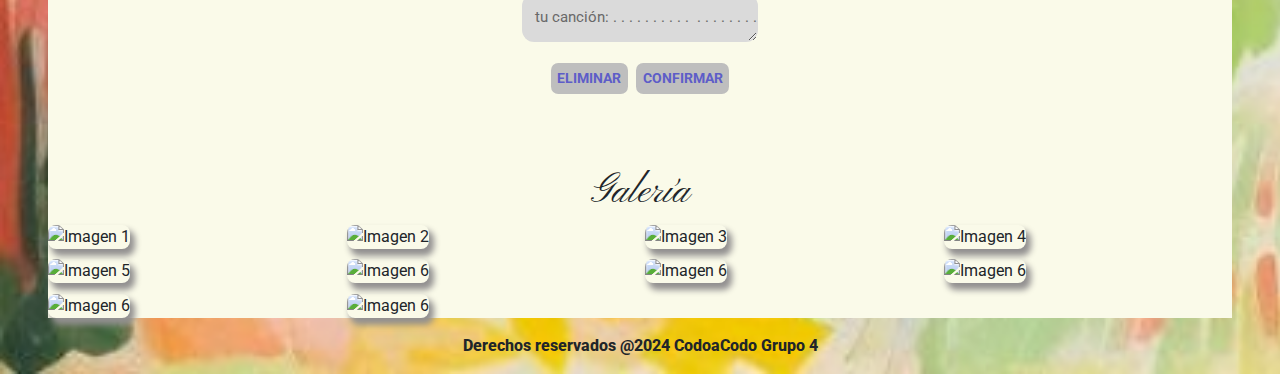
==== commit 80d64b7b: "correcciones nombres de fotos" ====
--- a/content.html
+++ b/content.html
@@ -58,7 +58,7 @@
             <h1>Nuestra Historia</h1>
             <div class="historia">
                 <div class="fotohistoria1">
-                    <img class="fotonovios1" src="./img/people-2594745_1280 1.png" alt="beso novios">
+                    <img class="fotonovios1" src="./img/people-2594745_1280.png" alt="beso novios">
                 </div>
                     <div class="textFotoNovios1">
                         <p>
@@ -71,7 +71,7 @@
                         </p>
                     </div>
                 <div class="fotohistoria2">
-                        <img class="fotonovios2" src="./img/IMG_4618 2.png" alt="abrazo novios">
+                        <img class="fotonovios2" src="./img/IMG_4618.png" alt="abrazo novios">
                 </div>
                     
                 
@@ -83,7 +83,7 @@
             <h1>Lugar</h1>
                 <div class="contenido contenido-lugar">
                     <div>
-                        <img src="img/image0 1.png" alt="foto del lugar de la fiesta">
+                        <img src="img/image0.png" alt="foto del lugar de la fiesta">
                     </div>
     
                     <div>
@@ -91,7 +91,7 @@
                             <i class='bx bx-church bx-lg'></i>
 
                             <h4>Capilla San Benito</h4>
-                            <p></i><b>Dirección:</b> Caseros 5000</p>
+                            <p><b>Dirección:</b> Caseros 5000</p>
 
                             <p><b>Horario:</b> 17:00hs</p>
                         </div>
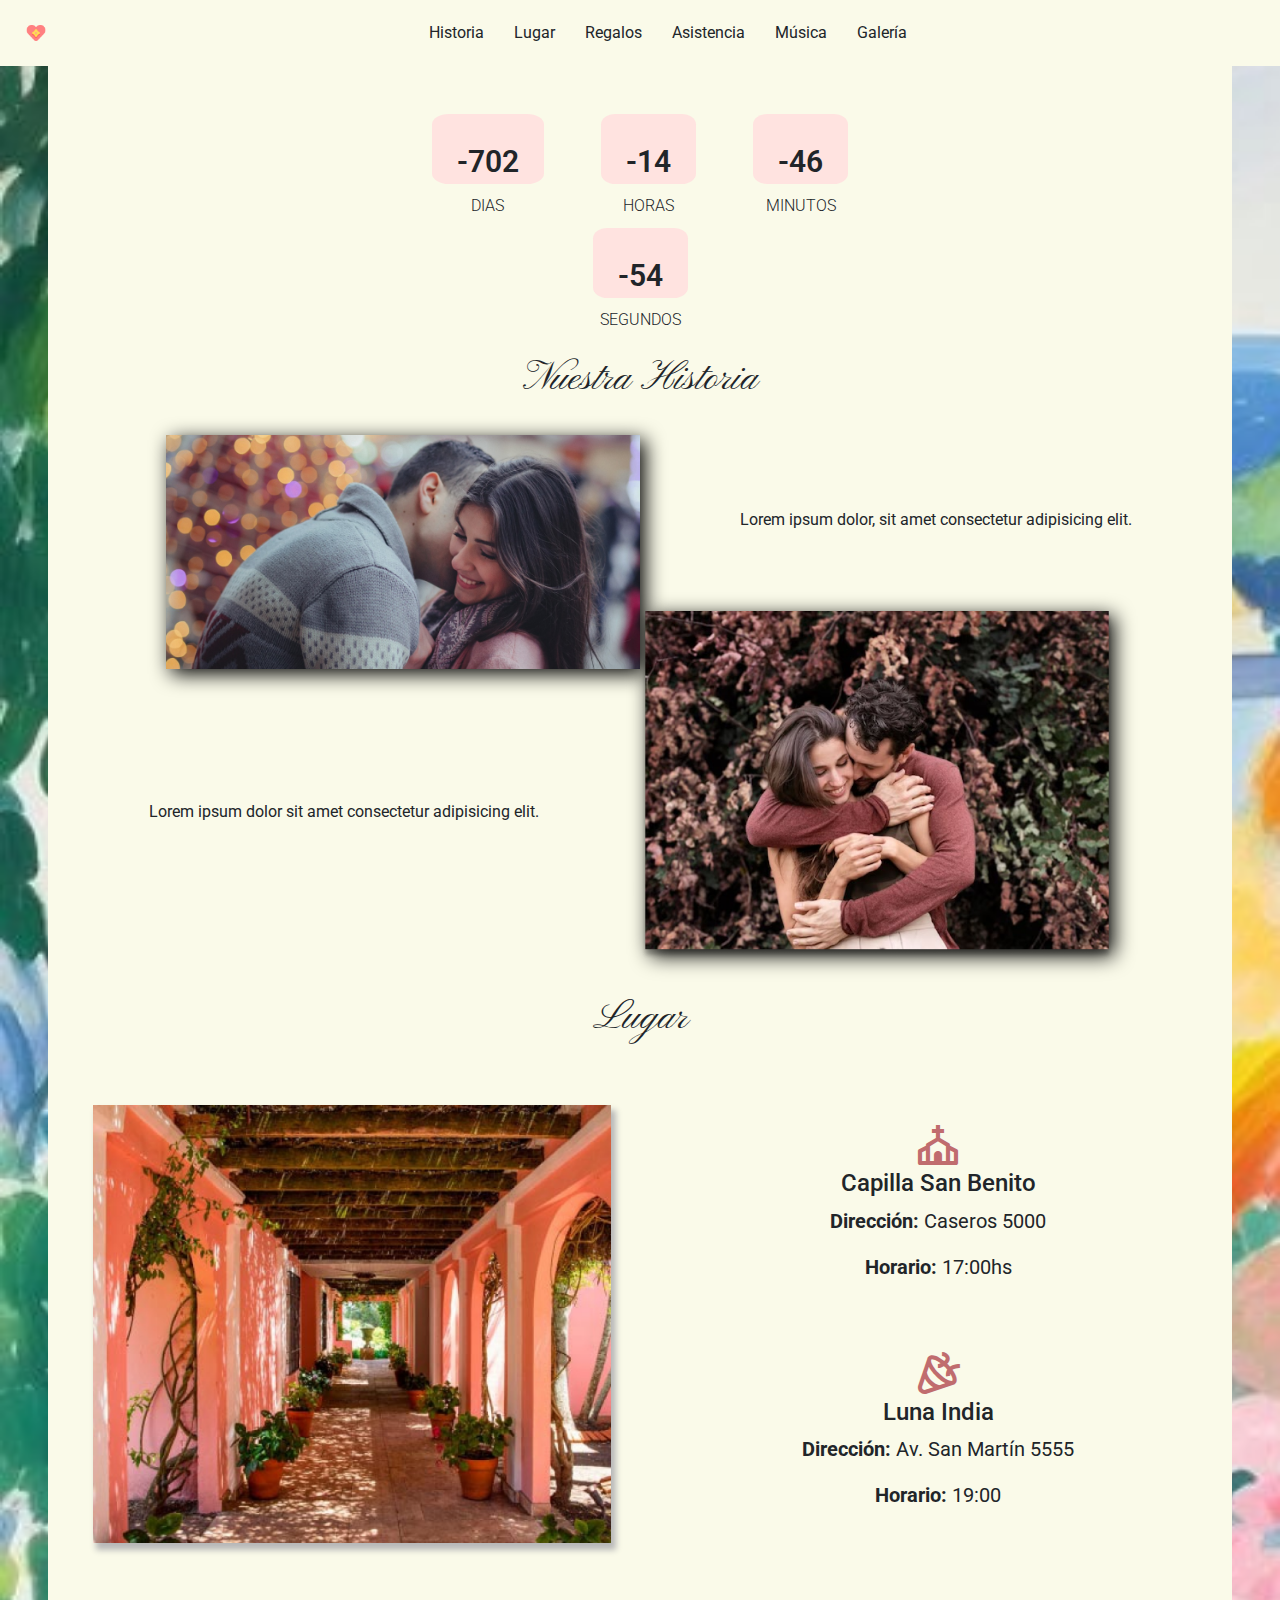
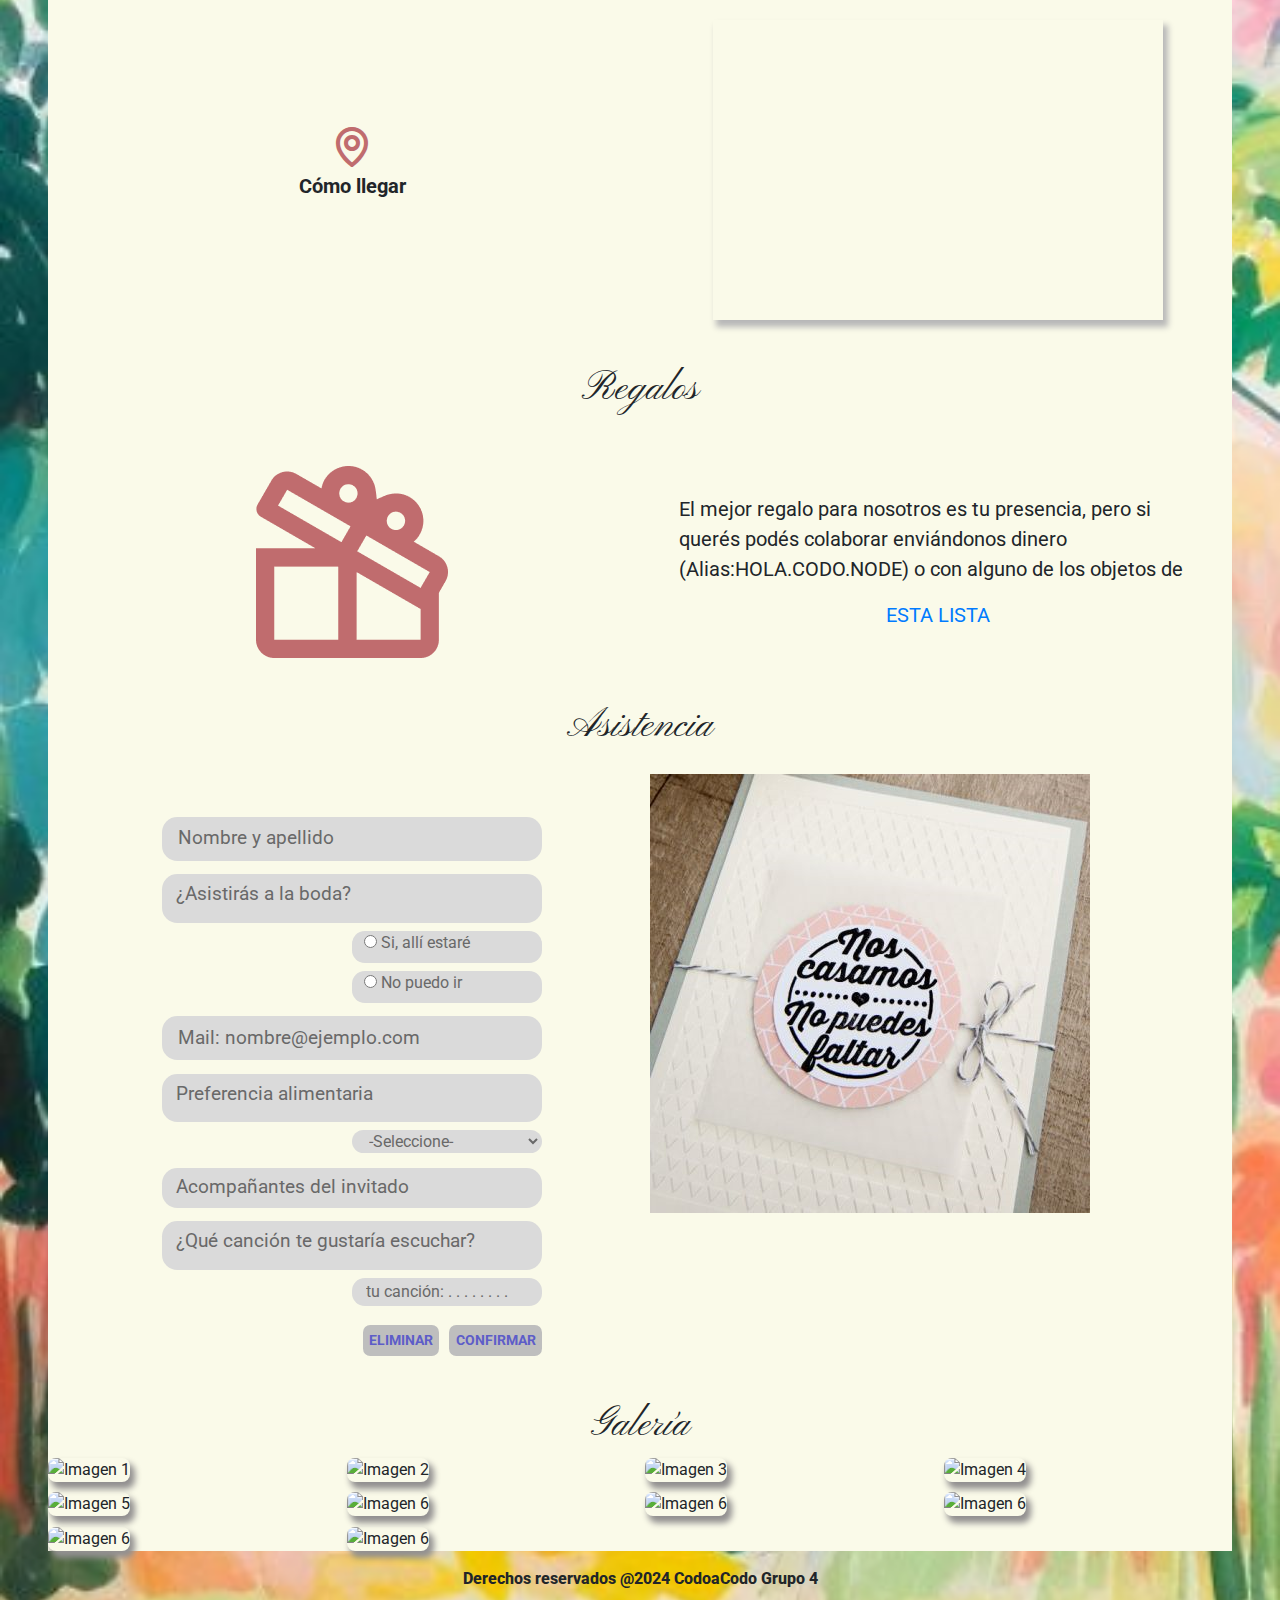
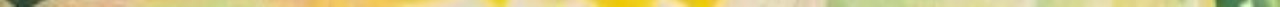
==== commit 44b0e9c2: "modificacion del formulario" ====
--- a/content.html
+++ b/content.html
@@ -8,8 +8,7 @@
     <title>Invitacion</title>
     <link href="https://stackpath.bootstrapcdn.com/bootstrap/4.5.2/css/bootstrap.min.css" rel="stylesheet">
     <script src="https://code.jquery.com/jquery-3.6.0.min.js"></script>
-<script src="https://stackpath.bootstrapcdn.com/bootstrap/4.5.2/js/bootstrap.min.js"></script>
-
+    <script src="https://stackpath.bootstrapcdn.com/bootstrap/4.5.2/js/bootstrap.min.js"></script>
 </head>
 <body>
     
@@ -34,7 +33,6 @@
         </nav>
     </header>
 
-
     <main>
         <section class="contenedorHistoria" id="historia">
             <div class="contador" id="clock">
@@ -58,7 +56,7 @@
             <h1>Nuestra Historia</h1>
             <div class="historia">
                 <div class="fotohistoria1">
-                    <img class="fotonovios1" src="./img/people-2594745_1280.png" alt="beso novios">
+                    <img class="fotonovios1" src="./img/people-2594745_1280.png" alt="besonovios">
                 </div>
                     <div class="textFotoNovios1">
                         <p>
@@ -71,19 +69,16 @@
                         </p>
                     </div>
                 <div class="fotohistoria2">
-                        <img class="fotonovios2" src="./img/IMG_4618.png" alt="abrazo novios">
-                </div>
-                    
-                
-            </div>
-            
+                        <img class="fotonovios2" src="./img/IMG_4618.png" alt="abrazonovios">
+                </div>      
+            </div>        
         </section>
 
         <section id="lugar">
             <h1>Lugar</h1>
                 <div class="contenido contenido-lugar">
                     <div>
-                        <img src="img/image0.png" alt="foto del lugar de la fiesta">
+                        <img src="img/image0.png" alt="fotodellugardelafiesta">
                     </div>
     
                     <div>
@@ -100,8 +95,7 @@
                             <h4>Luna India</h4>
                             <p><b>Dirección:</b> Av. San Martín 5555</p>
                             <p><b>Horario:</b> 19:00</p>
-                        </div>
-                        
+                        </div>     
                     </div>
     
                     <div>
@@ -112,8 +106,6 @@
                         <iframe class="mapa" src="https://www.google.com/maps/embed?pb=!1m18!1m12!1m3!1d107134.25572207307!2d-68.90756489731325!3d-32.952448504944165!2m3!1f0!2f0!3f0!3m2!1i1024!2i768!4f13.1!3m3!1m2!1s0x967e72b85971342b%3A0xbbbd1aeba7b67a88!2sLuna%20India!5e0!3m2!1ses-419!2sar!4v1712935383788!5m2!1ses-419!2sar" allowfullscreen="" loading="lazy" referrerpolicy="no-referrer-when-downgrade"></iframe>
 
                     </div>
-                    
-
                 </div>            
         </section>
 
@@ -126,16 +118,15 @@
                 <div>
                     <p>El mejor regalo para nosotros es tu presencia, pero si querés podés colaborar enviándonos dinero (Alias:HOLA.CODO.NODE) o con alguno de los objetos de</p><a href="https://docs.google.com/document/d/1IFSlQ_DWMUDhGRobmW2LrFGWnAUVCPpqCyAUR5JWdCY/edit?usp=sharing" target="_blank">ESTA LISTA</a>
                 </div>
-
             </div>
         </section>
 
         <section id="asistencia">
             <h1>Asistencia</h1>
             <div class="contenido-asistencia">   
-                <form action="" id="formulario">
-                    <div>
-                        <input type="text" class="cuadro-form texto-form" placeholder="Nombre y apellido" value="" name="nombre y apellido" id="nombre" aria-label="name">
+                <form id="formulario">
+                    <div>
+                        <input type="text" class="cuadro-form texto-form" placeholder="Nombre y apellido" value="" name="nombre y apellido" id="nombre">
                         <div id="error1" class="cuadroerror1"></div>
                     </div>
                     <div>
@@ -144,86 +135,122 @@
                         </div>
                         <div class="opciones-form">
                             <input type="radio" id="presente" name="confirmacionDeAsistencia" value="presente">
-                            <label for="asistencia">Si, allí estaré</label>
+                            <label>Si, allí estaré</label>
                         </div>
                         <div class="opciones-form">
                             <input type="radio" id="ausente" name="confirmacionDeAsistencia" value="ausente">
-                            <label for="asistencia">No puedo ir</label>
+                            <label>No puedo ir</label>
                         </div>
                         <div id="error2" class="cuadroerror2"></div>
                     </div>
                     <div>
-                        <input type="email" class="cuadro-form texto-form" placeholder="Mail: nombre@ejemplo.com" value="" name="mail" id="mail" aria-describedby="emailHelp">
+                        <input type="email" class="cuadro-form texto-form" placeholder="Mail: nombre@ejemplo.com" value="" name="mail" id="mail">
                         <div id="error3" class="cuadroerror1"></div>
                     </div>
                     <div>
-                        <div class="">
-                            <input type="text" class="cuadro-form texto-form" placeholder="Nombre y apellido del invitado" value="" name="invitado" id="invitado" aria-describedby="">
-                            <div id="error4" class="cuadroerror1"></div>
-                            <div id="impListadoInvitados"></div>
-                        </div>
-                        <div class="cuadrobtn-invitados">
-                            <button type="button" class="formbtn" id="btninvitados">Agregar Invitado</button>
-                        </div>
-                    </div>  
-                    <div>
                         <div class="cuadro-form">
-                            <label for="asistencia">Preferencia alimentaria</label>
-                        </div>
-                        <div>
-                            <select class="opciones-form" name="alimentos" id="selecAlimentos" aria-label="Default select example">
+                            <label>Preferencia alimentaria</label>
+                        </div>
+                        <div>
+                            <select class="opciones-form" name="alimentos" id="selecAlimentos0">
                                 <option selected>-Seleccione-</option>
-                                <option value="0"><span class="texto.peso">0- No tengo</span></option>
+                                <option value="0">0- No tengo</option>
                                 <option value="1">1- Vegana</option>
                                 <option value="2">2- Vegetariana</option>
-                                <option value="3">4- Sin lácteos</option>
-                                <option value="4">5- Sin TACC</option>
+                                <option value="3">3- Sin lácteos</option>
+                                <option value="4">4- Sin TACC</option>
                             </select>
                         </div>
-                        <div>
-                            <textarea class="cuadro-otrotipo texto-form" id="prefAlim" placeholder="¿Otro tipo de pref.?"></textarea>
-                            <div id="error5" class="cuadroerror2"></div>
-                        </div>
+                    </div>
+                    <div class="cuadro-form">
+                        <div>
+                            <button type="button" onclick="mostrarListado()" class="btnAcompanantes">Acompañantes del invitado</button> 
+                        </div>
+                        <div class="acompanantes" id="acompanantes">
+                            <div class="acompanante">
+                                <input type="text" placeholder="Nombre y apellido" value="" name="invitado1" id="acompanante1">
+                                <select class="opciones-form" name="alimentos" id="selecAlimentos1">
+                                    <option selected>-Seleccione-</option>
+                                    <option value="0">0- No tengo</option>
+                                    <option value="1">1- Vegana</option>
+                                    <option value="2">2- Vegetariana</option>
+                                    <option value="3">3- Sin lácteos</option>
+                                    <option value="4">4- Sin TACC</option>
+                                </select>
+                            </div>
+                                <div id="error4" class="cuadroerror1"></div>
+                            <div class="acompanante">
+                                <input type="text" placeholder="Nombre y apellido" value="" name="invitado2" id="acompanante2">
+                                <select class="opciones-form" name="alimentos" id="selecAlimentos2">
+                                    <option selected>-Seleccione-</option>
+                                    <option value="0">0- No tengo</option>
+                                    <option value="1">1- Vegana</option>
+                                    <option value="2">2- Vegetariana</option>
+                                    <option value="3">3- Sin lácteos</option>
+                                    <option value="4">4- Sin TACC</option>
+                                </select>
+                            </div>    
+                                <div id="error5" class="cuadroerror1"></div>
+                            <div class="acompanante">
+                                <input type="text" placeholder="Nombre y apellido" value="" name="invitado3" id="acompanante3">
+                                <select class="opciones-form" name="alimentos" id="selecAlimentos3">
+                                    <option selected>-Seleccione-</option>
+                                    <option value="0">0- No tengo</option>
+                                    <option value="1">1- Vegana</option>
+                                    <option value="2">2- Vegetariana</option>
+                                    <option value="3">3- Sin lácteos</option>
+                                    <option value="4">4- Sin TACC</option>
+                                </select>
+                            </div>    
+                                <div id="error6" class="cuadroerror1"></div>
+                            <div class="acompanante">
+                                <input type="text" placeholder="Nombre y apellido" value="" name="invitado4" id="acompanante4">
+                                <select class="opciones-form" name="alimentos" id="selecAlimentos4">
+                                    <option selected>-Seleccione-</option>
+                                    <option value="0">0- No tengo</option>
+                                    <option value="1">1- Vegana</option>
+                                    <option value="2">2- Vegetariana</option>
+                                    <option value="3">3- Sin lácteos</option>
+                                    <option value="4">4- Sin TACC</option>
+                                </select>
+                            </div>   
+                                <div id="error7" class="cuadroerror1"></div>
+                            <div class="acompanante">
+                                <input type="text" placeholder="Nombre y apellido" value="" name="invitado5" id="acompanante5">
+                                <select class="opciones-form" name="alimentos" id="selecAlimentos5">
+                                    <option selected>-Seleccione-</option>
+                                    <option value="0">0- No tengo</option>
+                                    <option value="1">1- Vegana</option>
+                                    <option value="2">2- Vegetariana</option>
+                                    <option value="3">3- Sin lácteos</option>
+                                    <option value="4">4- Sin TACC</option>
+                                </select>
+                            </div>   
+                                <div id="error8" class="cuadroerror1"></div>
+                            <a href="javascript:void(0);" onclick="ocultarListado()" class="btnCerrarListado">Cerrar Listado</a> 
+                        </div>
+                    </div>    
+                    <div>
+                        <div class="cuadro-form">
+                            <label>¿Qué canción te gustaría escuchar?</label>
+                        </div>
+                        <div>
+                            <input type="text" class="cuadro-form opciones-form" placeholder="tu canción: . . . . . . . ." value="" name="cancion" id="cancion">
+                        </div>
+                        <div id="error9" class="cuadroerror2"></div>
                     </div>
                     <div class="cuadrobtn-form">
                         <div>
                             <button type="reset" class="formbtn" id="btnBorrar">ELIMINAR</button>
                         </div>
                         <div>
-                            <button type="button" class="formbtn" id="btnModificar">MODIFICAR</button>
-                        </div>
-                        <div>
                             <button type="submit" class="formbtn" id="btnConfirmar">CONFIRMAR</button>
                         </div>
                     </div>
                 </form>
-            
                 <div class="form-img">
-                    <img src="img/nos casamos.png" alt="formulario">
-                </div>
-            </div>
-        </section>
-
-        <section id="musica">
-            <h1>¿Qué canción te gustaría escuchar?</h1>
-            <div class="contenido-musica">
-                <form action="" id="formulario">
-                    <div class="cuadro-musica">
-                        <label for="">Completá debajo la canción a compartir</label>
-                    </div>
-                    <div class="cuadro-musica">
-                        <textarea id="cancion" placeholder="tu canción: . . . . . . . . . .  . . . . . . . . ."></textarea>
-                        <div id="error6" class="cuadroerror1"></div>
-                    </div>
-                    <div class="cuadrobtn-musica">
-                        <div>
-                            <button type="reset" class="musicabtn" id="btnBorrar">ELIMINAR</button>
-                        </div>
-                        <div>
-                            <button type="submit" class="musicabtn" id="btnConfirmar">CONFIRMAR</button>
-                        </div>
-                    </div>
-                </form>
+                    <img src="img/noscasamos.png" alt="formulario">
+                </div>
             </div>
         </section>
 
--- a/css/style.css
+++ b/css/style.css
@@ -16,11 +16,13 @@
     --texto-btn: rgb(93, 93, 200);
     --cuadro-btn: rgb(190, 190, 190);
     --cuadro-hover: rgb(216, 210, 210);
+    --cuadro-invitados: rgb(240, 237, 237);
+    --select-acompanantes: rgb(196, 190, 190);
 }
 
 
 body {
-    background-image: url(../img/image2\ 1.png);
+    background-image: url(../img/image21.png);
     font-family: "Roboto", sans-serif;
     font-weight: 300;
     background-size: cover;
@@ -31,7 +33,7 @@
 .inicio{
     position: absolute;
     inset: 0;
-    background-image: url(../img/image2\ 1.png);
+    background-image: url(../img/image21.png);
     height: 100vh;
     background-position: center;
     text-align: center;
@@ -187,7 +189,7 @@
     }
     & img{
         width: 80%;
-        filter: drop-shadow( 5px 5px 10px #000 )
+        filter: drop-shadow(5px 5px 10px #000);
     }
 }
 
@@ -271,16 +273,16 @@
     display: grid;
     grid-template-columns: repeat(2, 50%);
     gap: 10px;
-    padding: 1em;  
-         
-    form{
-        margin: 0 15%;
+    padding: 1em;
+
+    form {
+        margin: 0 12%;
         justify-content: center;
         align-items: center;
         padding: 5%;
-        font-family: "Roboto", sans-serif; 
-
-        .cuadro-form{  
+        font-family: "Roboto", sans-serif;
+
+        .cuadro-form {
             width: 100%;
             background-color: var(--form-cuadro);
             border-radius: 0.8em;
@@ -290,7 +292,8 @@
             font-size: 1.2em;
             font-weight: 400;
         }
-        .opciones-form{
+
+        .opciones-form {
             width: 50%;
             margin-top: 0.5em;
             margin-left: 50%;
@@ -298,69 +301,74 @@
             border-radius: 0.8em;
             border-color: transparent;
             padding: 0 0 0 0.75em;
-            }
-        .texto-form{
+            font-size: 1em;
+        }
+
+        .texto-form {
             color: var(--texto-cargaInvitado);
             font-family: "Roboto", sans-serif;
         }
-        ::placeholder, label{
+
+        ::placeholder,
+        label {
             color: var(--texto-formulario);
+        }
+
+        select, option {
+            color: var(--texto-formulario);
+            font-size: 1em
+        }
+
+        .btnAcompanantes{
+            width: 98%;
+            color: var(--texto-formulario);
+            background-color: var(--form-cuadro);
+            border: transparent;
+            border-color: transparent;
+            text-align: left;
+        }
+        .acompanantes{
+            display: none;
+            margin-top: 0.5em;
+
+            .acompanante{
+                display: flex;
+                margin: 0.5em 0;
+                
+                input{
+                    width:100%;
+                    border-radius: 0.2em;
+                    border: none;
+                    font-size: 0.9em;
+                }
+                select{
+                    width:70%;
+                    margin: 0 0.6em;
+                    font-size: 0.8em;
+                    border-color: var(--select-acompanantes);
+                }
+            }      
+        }
+        .btnCerrarListado{
+            color: var(--texto-cargaInvitado);
+            font-family: "Roboto", sans-serif;
+            font-size: 0.8em;
+            margin-left: 40%;
+        }
+
+        .form-img {
+            display: flex;
+            flex-direction: column;
+            justify-content: center;
+            align-items: center;
+
+            img {
+                width: 60%;
             }
-        select, option{
-            color: var(--texto-formulario);
-            font-size: 1em 
-        }
-        textarea{
-            width:50%;
-            height: 1.5em;
-            margin-left: 50%;
-            background-color: var(--form-cuadro);
-            border-radius: 0.8em;
-            border-color: transparent;
-            margin-top: 0.5em;
-            padding: 0 0 0 0.75em;
-            align-content: center;
-            font-family: "Roboto", sans-serif;
-            font-size: 0.95em;   
-        }
-    }
-
-    .form-img{
-        display: flex;
-        flex-direction: column;
-        justify-content: center;
-        align-items: center; 
-        
-        img{
-            width: 60%;
-        }
-    }
-
+        }
+    }
 
     /*Propiedades de botones para Asitencia*/
-    .cuadrobtn-invitados {
-        display: flex;
-        flex-flow: row wrap;
-        justify-content: right;
-        margin-top: 0.5em;
-
-        .formbtn {
-            color: var(--texto-btn);
-            padding: 0.2em 0.3em;
-            background-color: var(--cuadro-btn);
-            font-size: 0.9em;
-            font-weight: 700;
-            border-color: transparent;
-            border-radius: 0.5em;
-        }
-
-        .formbtn:hover {
-            background-color: var(--cuadro-hover);
-            cursor: pointer;
-            border-color: var(--texto-btn);
-        }
-    }
-    
     .cuadrobtn-form {
         display: flex;
         flex-flow: row wrap;
@@ -386,90 +394,22 @@
     }
 }
 
-
-/*PROPIEDADES SECCION MUSICA*/
-.contenido-musica {
-    display: flexbox;
-    width: 50%;
-    text-align: center;
-    margin: 4% 25% 5% 25%;
-
-    .cuadro-musica{
-        margin-top: 0.7em;
-        font-family: "Roboto", sans-serif;
-     
-        ::placeholder{
-            text-align: center;
-            margin-top: 0.5em;
-            color: var(--texto-formulario);
-        }
-        label{
-            width: 50%;
-            background-color: var(--form-cuadro);
-            color: var(--texto-formulario);
-            border-radius: 0.8em;
-            border-color: transparent;
-            margin: 0.7em;
-            padding: 0.3em 0.75em 0.3em 0.75em;
-            font-size: 1.2em;
-            font-weight: 400;     
-        }
-        textarea{
-            width: 40%;
-            background-color: var(--form-cuadro);
-            color: var(--texto-cargaInvitado);  
-            border-radius: 0.8em;
-            border-color: transparent;
-            margin-top: 0.5em;
-            padding: 0 0 0 0.75em;
-            align-content: center;
-            font-family: "Roboto", sans-serif;
-            font-size: 0.95em;        
-        }
-    }
-
-    /*Propiedades de botones para Cancion*/
-    .cuadrobtn-musica {
-        width: 100%;
-        margin: none;
-        display: flex;
-        flex-flow: row wrap;
-        justify-content: center;
-
-        .musicabtn {
-            margin: 1em 0.3em;
-            color: var(--texto-btn);
-            padding: 0.2em 0.3em;
-            background-color: var(--cuadro-btn);
-            font-size: 0.9em;
-            font-weight: 700;
-            border-color: transparent;
-            border-radius: 0.5em;
-        }
-
-        .musicabtn:hover {
-            background-color: var(--cuadro-hover);
-            cursor: pointer;
-            border-color: var(--texto-btn);
-        } 
-    }
-}
-
-/*Estilo para mensajes de error en el formulario*/
-
-.cuadroerror1 {
-    color: red;
-    font-weight: 700;
-    font-size: small;
-    margin-left: 1em;
-}
-.cuadroerror2 {
-    color: red;
-    font-weight: 700;
-    font-size: small;
-    margin-left: 53%;
-}
-
+    /*Estilo para mensajes de error en el formulario*/
+    .cuadroerror1 {
+        color: red;
+        font-weight: 700;
+        font-size: small;
+        margin-left: 1em;
+    }
+    .cuadroerror2 {
+        color: red;
+        font-weight: 700;
+        font-size: small;
+        margin-left: 53%;
+    }
+    .cuadroerror3 {
+        border: red;
+    }
 
 
 /* Estilos para pantallas medianas */
@@ -593,7 +533,7 @@
         font-size: 0.8rem;
         display: flex;
         justify-content: center;
-        margin-right: rem;
+        margin-right: rem;        /* ver */
     }
 
     #galeria .grid-container .grid-item {
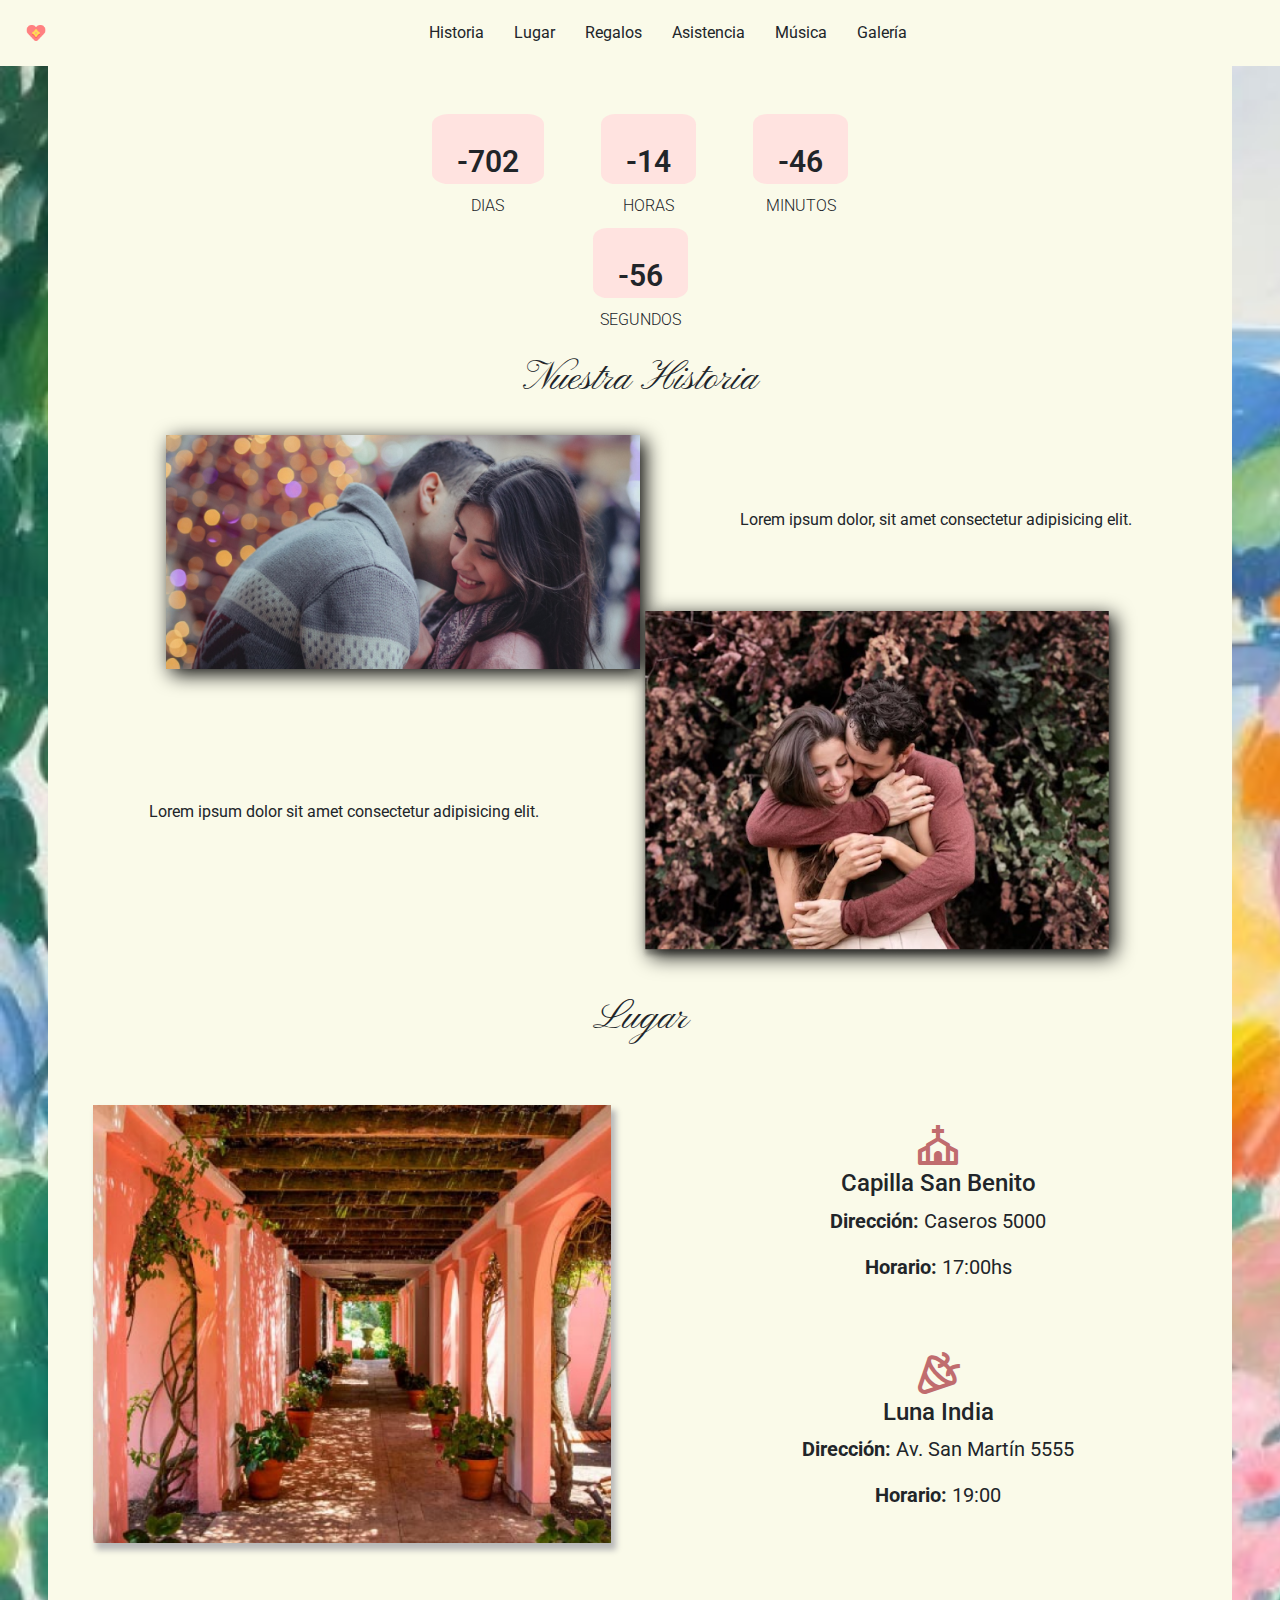
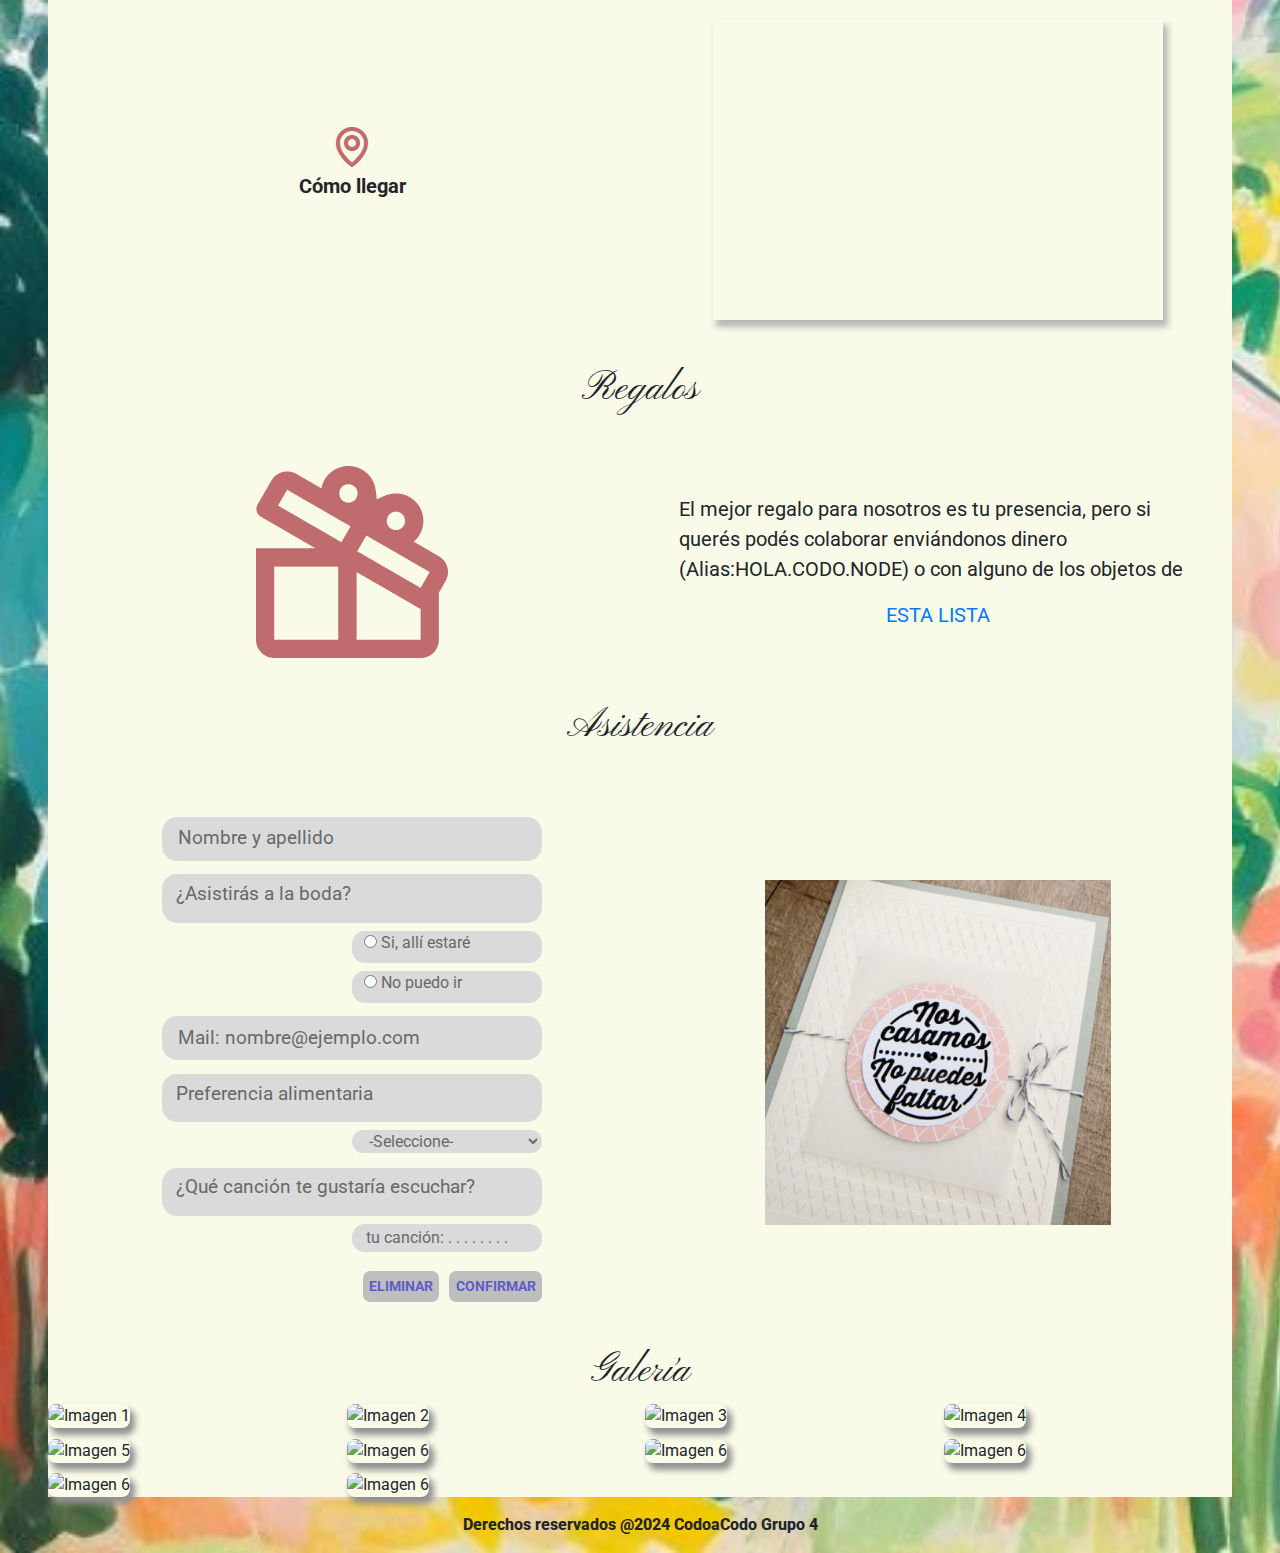
==== commit dd352241: "modificación estructura del Formulario" ====
--- a/content.html
+++ b/content.html
@@ -161,75 +161,7 @@
                                 <option value="4">4- Sin TACC</option>
                             </select>
                         </div>
-                    </div>
-                    <div class="cuadro-form">
-                        <div>
-                            <button type="button" onclick="mostrarListado()" class="btnAcompanantes">Acompañantes del invitado</button> 
-                        </div>
-                        <div class="acompanantes" id="acompanantes">
-                            <div class="acompanante">
-                                <input type="text" placeholder="Nombre y apellido" value="" name="invitado1" id="acompanante1">
-                                <select class="opciones-form" name="alimentos" id="selecAlimentos1">
-                                    <option selected>-Seleccione-</option>
-                                    <option value="0">0- No tengo</option>
-                                    <option value="1">1- Vegana</option>
-                                    <option value="2">2- Vegetariana</option>
-                                    <option value="3">3- Sin lácteos</option>
-                                    <option value="4">4- Sin TACC</option>
-                                </select>
-                            </div>
-                                <div id="error4" class="cuadroerror1"></div>
-                            <div class="acompanante">
-                                <input type="text" placeholder="Nombre y apellido" value="" name="invitado2" id="acompanante2">
-                                <select class="opciones-form" name="alimentos" id="selecAlimentos2">
-                                    <option selected>-Seleccione-</option>
-                                    <option value="0">0- No tengo</option>
-                                    <option value="1">1- Vegana</option>
-                                    <option value="2">2- Vegetariana</option>
-                                    <option value="3">3- Sin lácteos</option>
-                                    <option value="4">4- Sin TACC</option>
-                                </select>
-                            </div>    
-                                <div id="error5" class="cuadroerror1"></div>
-                            <div class="acompanante">
-                                <input type="text" placeholder="Nombre y apellido" value="" name="invitado3" id="acompanante3">
-                                <select class="opciones-form" name="alimentos" id="selecAlimentos3">
-                                    <option selected>-Seleccione-</option>
-                                    <option value="0">0- No tengo</option>
-                                    <option value="1">1- Vegana</option>
-                                    <option value="2">2- Vegetariana</option>
-                                    <option value="3">3- Sin lácteos</option>
-                                    <option value="4">4- Sin TACC</option>
-                                </select>
-                            </div>    
-                                <div id="error6" class="cuadroerror1"></div>
-                            <div class="acompanante">
-                                <input type="text" placeholder="Nombre y apellido" value="" name="invitado4" id="acompanante4">
-                                <select class="opciones-form" name="alimentos" id="selecAlimentos4">
-                                    <option selected>-Seleccione-</option>
-                                    <option value="0">0- No tengo</option>
-                                    <option value="1">1- Vegana</option>
-                                    <option value="2">2- Vegetariana</option>
-                                    <option value="3">3- Sin lácteos</option>
-                                    <option value="4">4- Sin TACC</option>
-                                </select>
-                            </div>   
-                                <div id="error7" class="cuadroerror1"></div>
-                            <div class="acompanante">
-                                <input type="text" placeholder="Nombre y apellido" value="" name="invitado5" id="acompanante5">
-                                <select class="opciones-form" name="alimentos" id="selecAlimentos5">
-                                    <option selected>-Seleccione-</option>
-                                    <option value="0">0- No tengo</option>
-                                    <option value="1">1- Vegana</option>
-                                    <option value="2">2- Vegetariana</option>
-                                    <option value="3">3- Sin lácteos</option>
-                                    <option value="4">4- Sin TACC</option>
-                                </select>
-                            </div>   
-                                <div id="error8" class="cuadroerror1"></div>
-                            <a href="javascript:void(0);" onclick="ocultarListado()" class="btnCerrarListado">Cerrar Listado</a> 
-                        </div>
-                    </div>    
+                    </div>  
                     <div>
                         <div class="cuadro-form">
                             <label>¿Qué canción te gustaría escuchar?</label>
--- a/css/style.css
+++ b/css/style.css
@@ -318,55 +318,18 @@
             color: var(--texto-formulario);
             font-size: 1em
         }
-
-        .btnAcompanantes{
-            width: 98%;
-            color: var(--texto-formulario);
-            background-color: var(--form-cuadro);
-            border: transparent;
-            border-color: transparent;
-            text-align: left;
-        }
-        .acompanantes{
-            display: none;
-            margin-top: 0.5em;
-
-            .acompanante{
-                display: flex;
-                margin: 0.5em 0;
-                
-                input{
-                    width:100%;
-                    border-radius: 0.2em;
-                    border: none;
-                    font-size: 0.9em;
-                }
-                select{
-                    width:70%;
-                    margin: 0 0.6em;
-                    font-size: 0.8em;
-                    border-color: var(--select-acompanantes);
-                }
-            }      
-        }
-        .btnCerrarListado{
-            color: var(--texto-cargaInvitado);
-            font-family: "Roboto", sans-serif;
-            font-size: 0.8em;
-            margin-left: 40%;
-        }
-
-        .form-img {
-            display: flex;
-            flex-direction: column;
-            justify-content: center;
-            align-items: center;
-
-            img {
-                width: 60%;
-            }
-        }
-    }
+    }
+    .form-img {
+        display: flex;
+        flex-direction: column;
+        justify-content: center;
+        align-items: center;
+
+        img {
+            width: 60%;
+        }
+    }
+    
 
     /*Propiedades de botones para Asitencia*/
     .cuadrobtn-form {
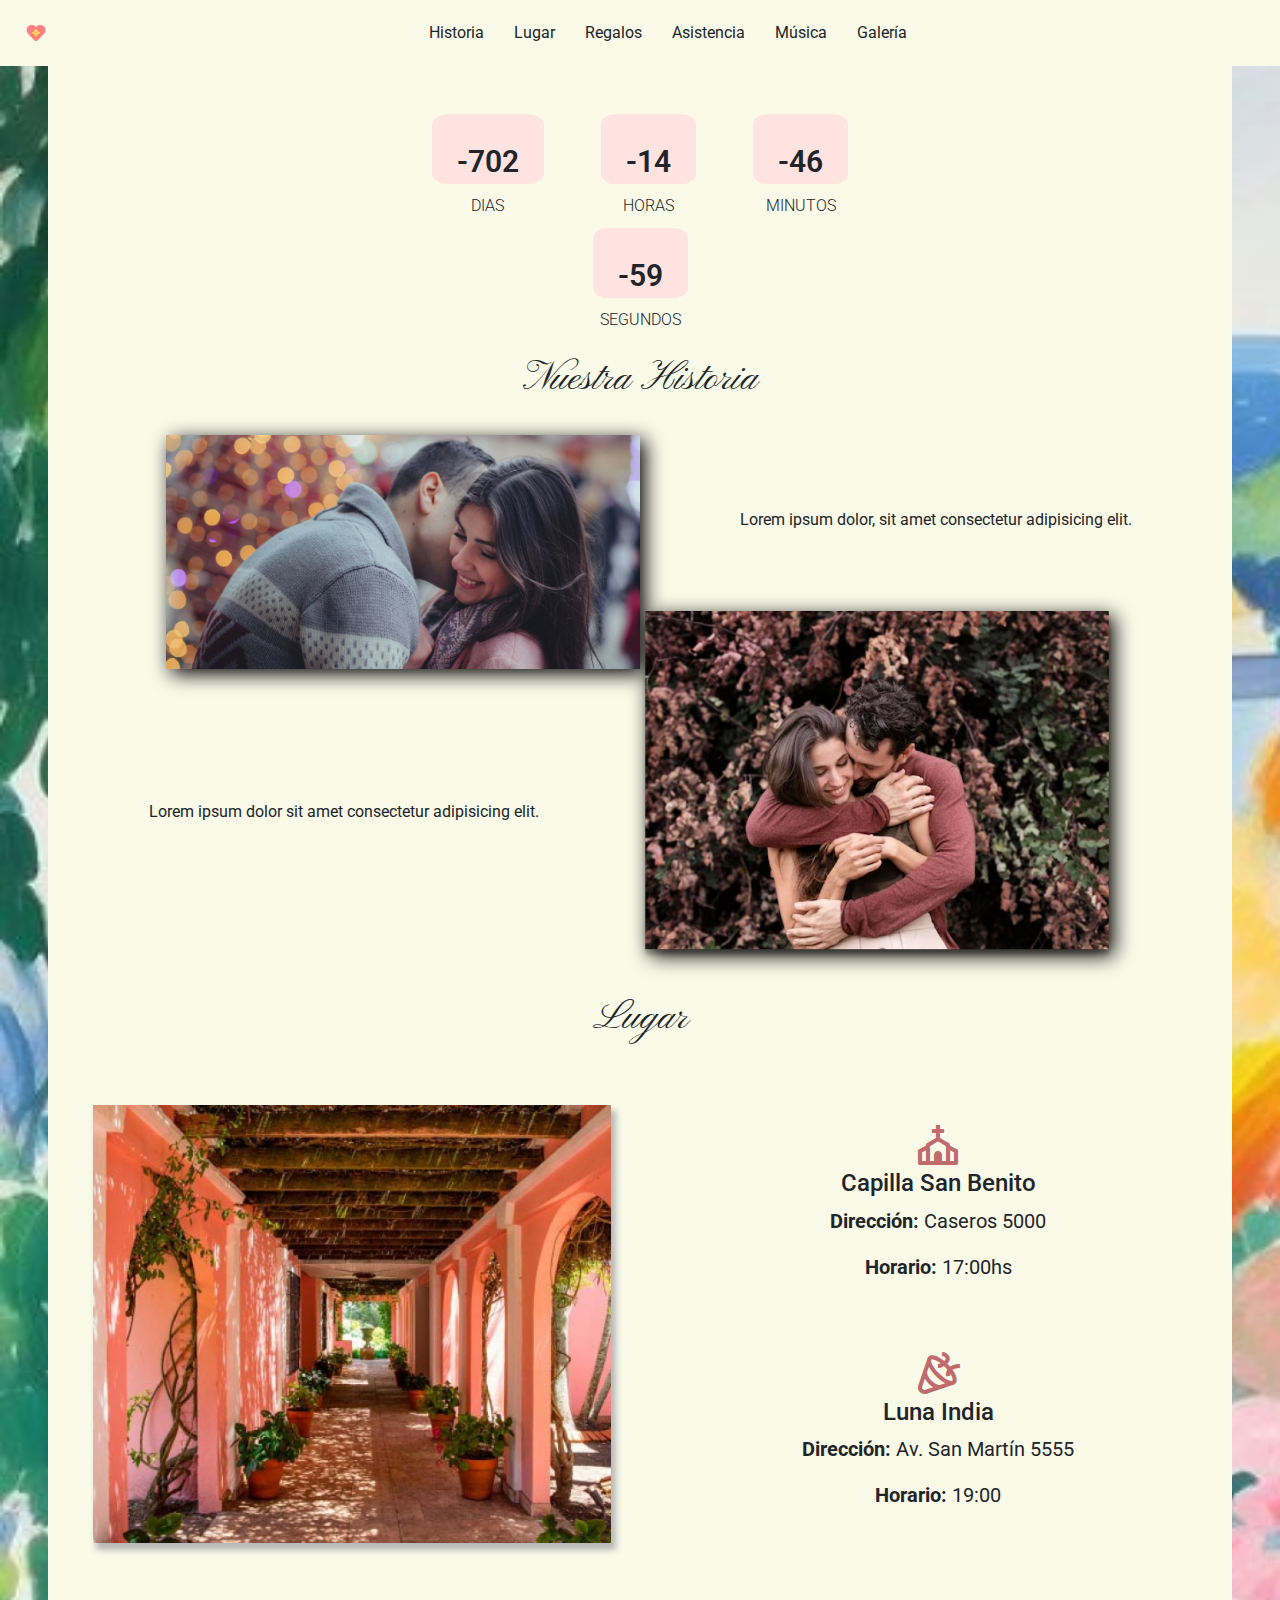
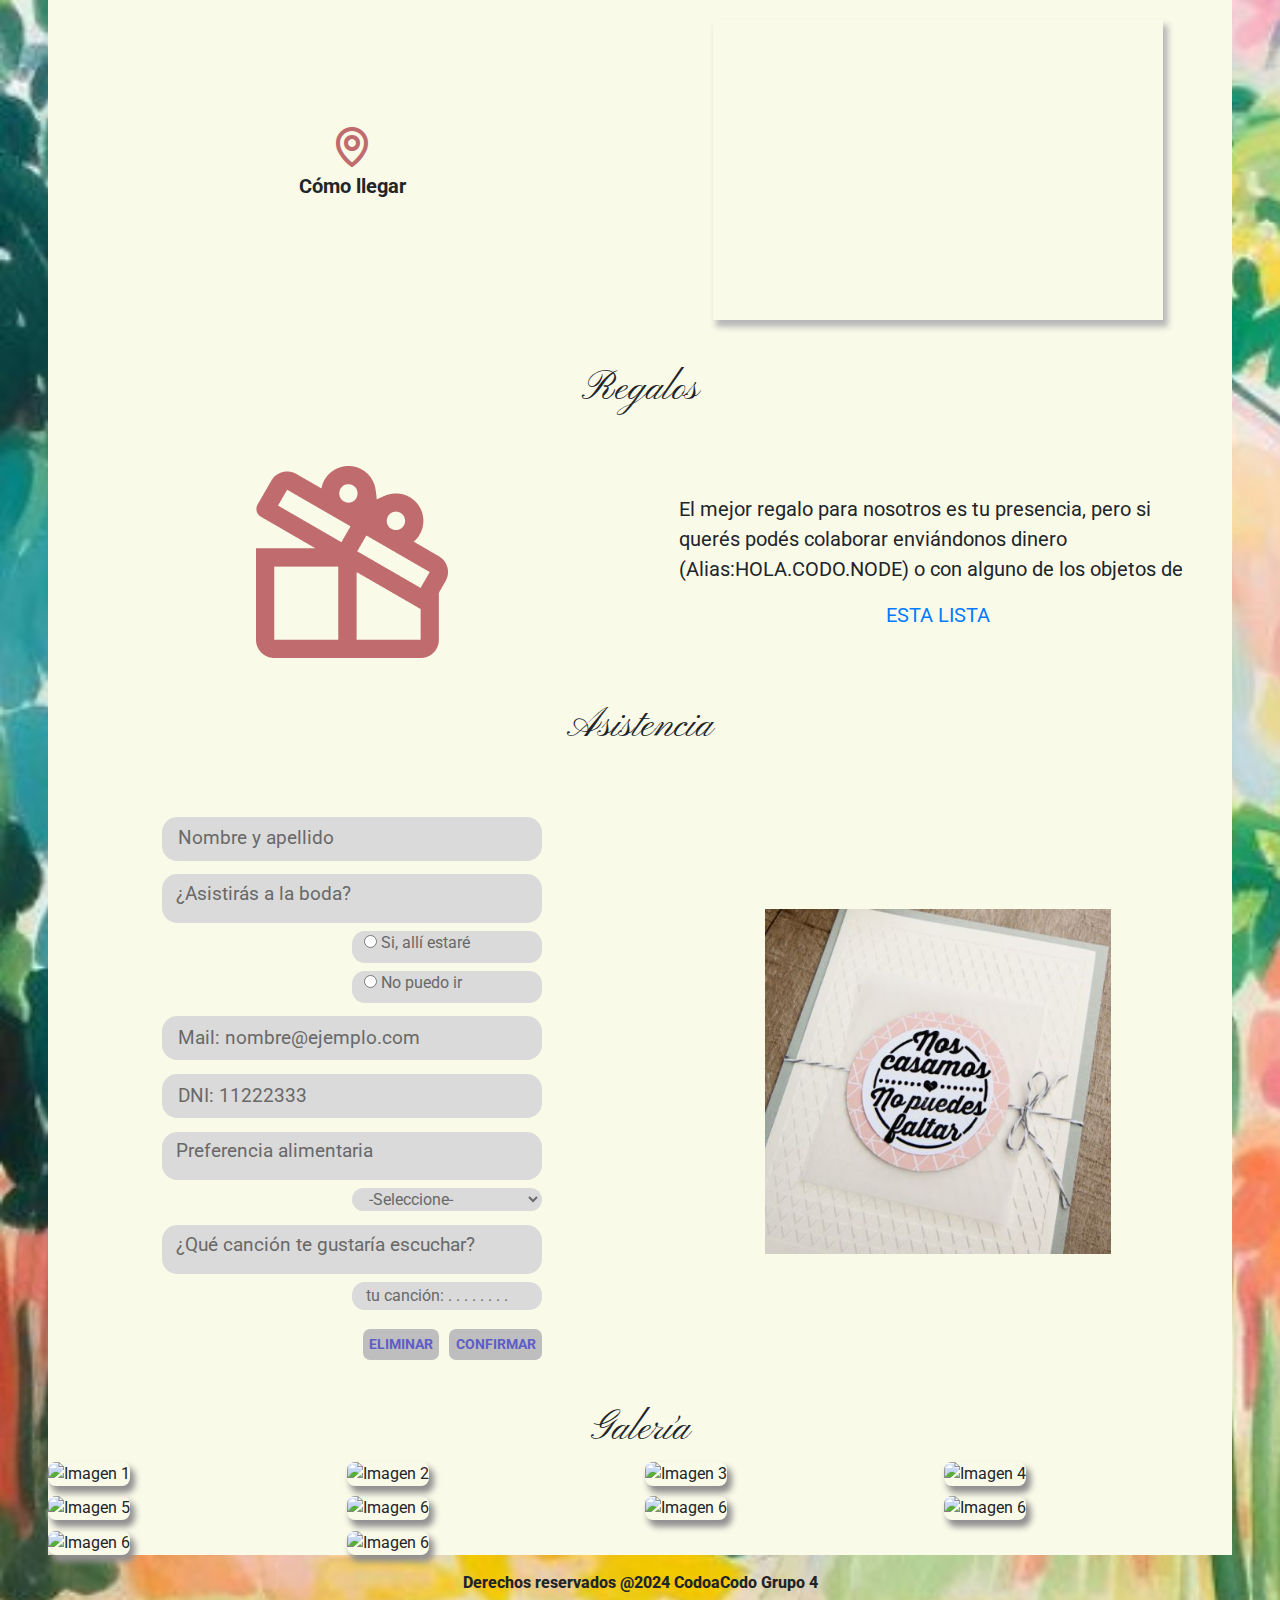
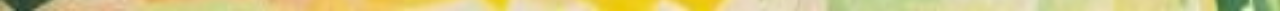
==== commit 98172265: "Adición de campo DNI" ====
--- a/content.html
+++ b/content.html
@@ -148,6 +148,10 @@
                         <div id="error3" class="cuadroerror1"></div>
                     </div>
                     <div>
+                        <input type="text" class="cuadro-form texto-form" placeholder="DNI: 11222333" value="" name="dni" id="dni">
+                        <div id="error4" class="cuadroerror1"></div>
+                    </div>
+                    <div>
                         <div class="cuadro-form">
                             <label>Preferencia alimentaria</label>
                         </div>
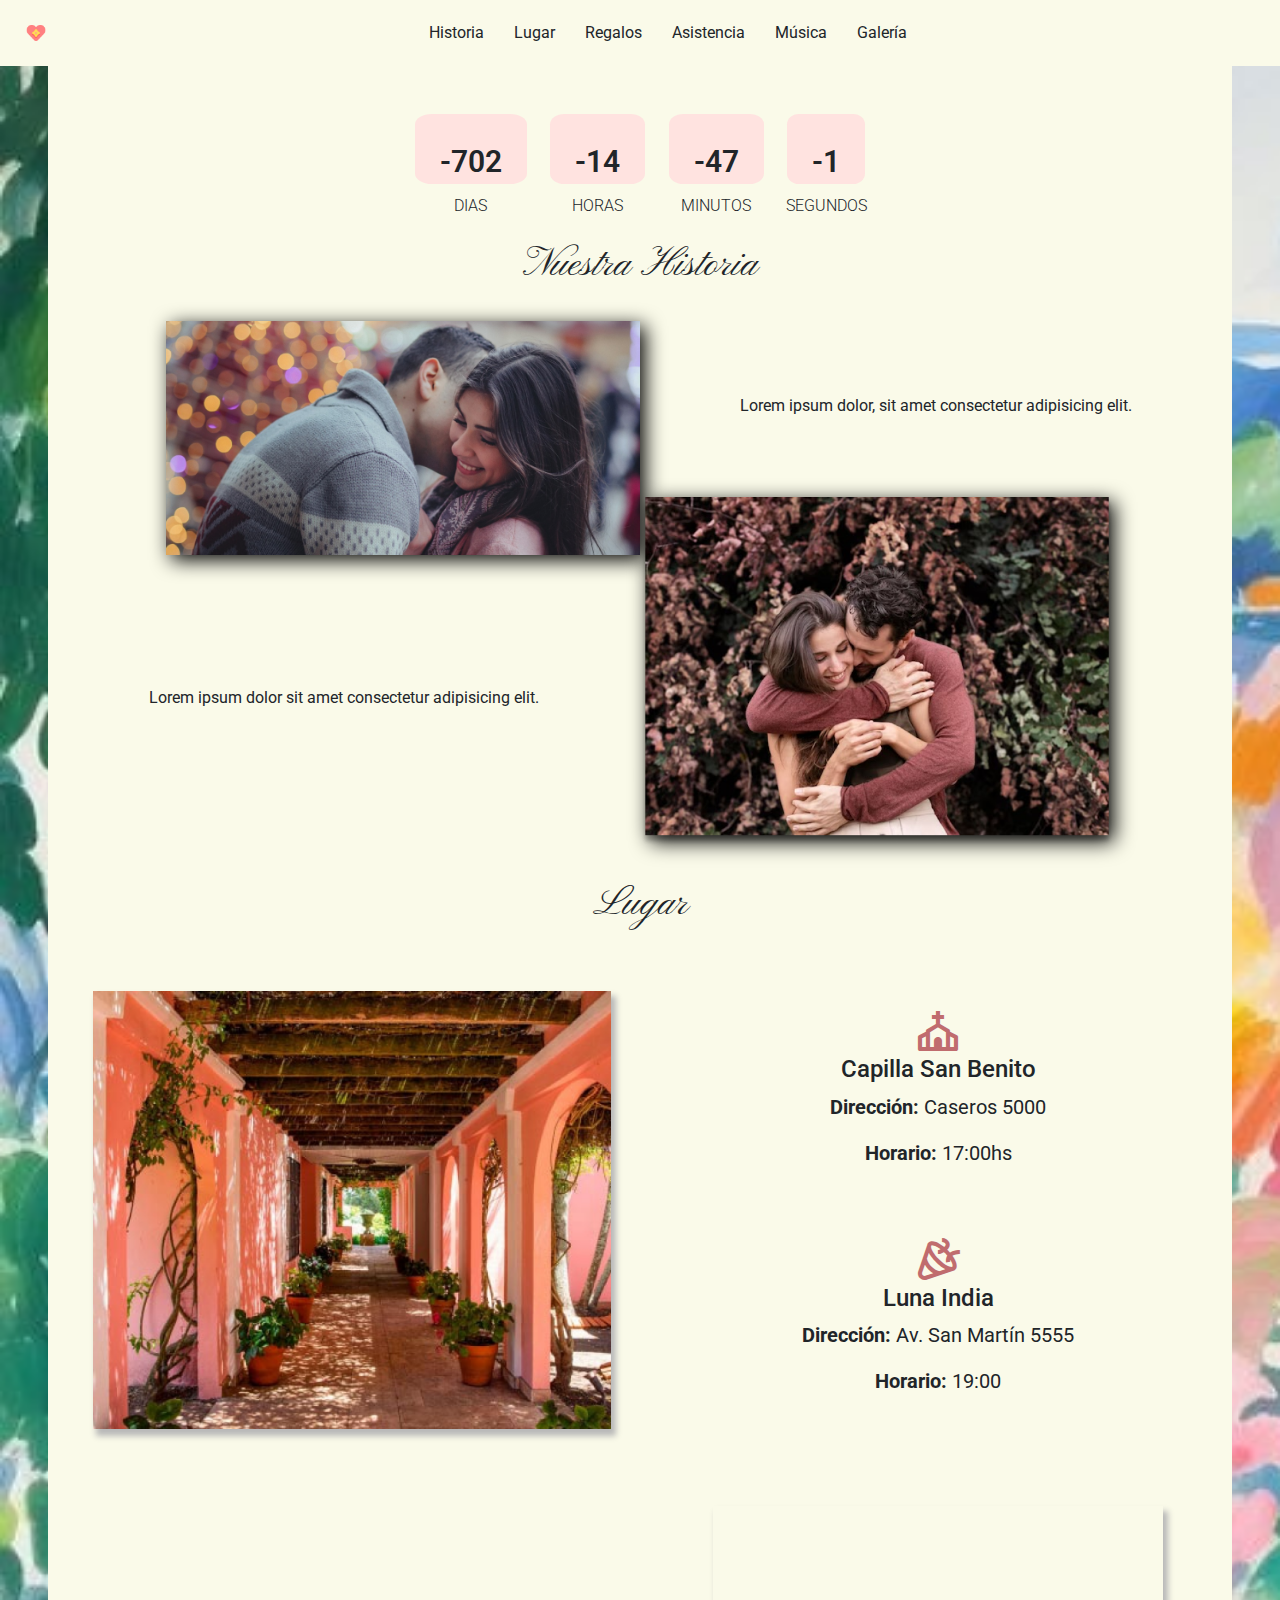
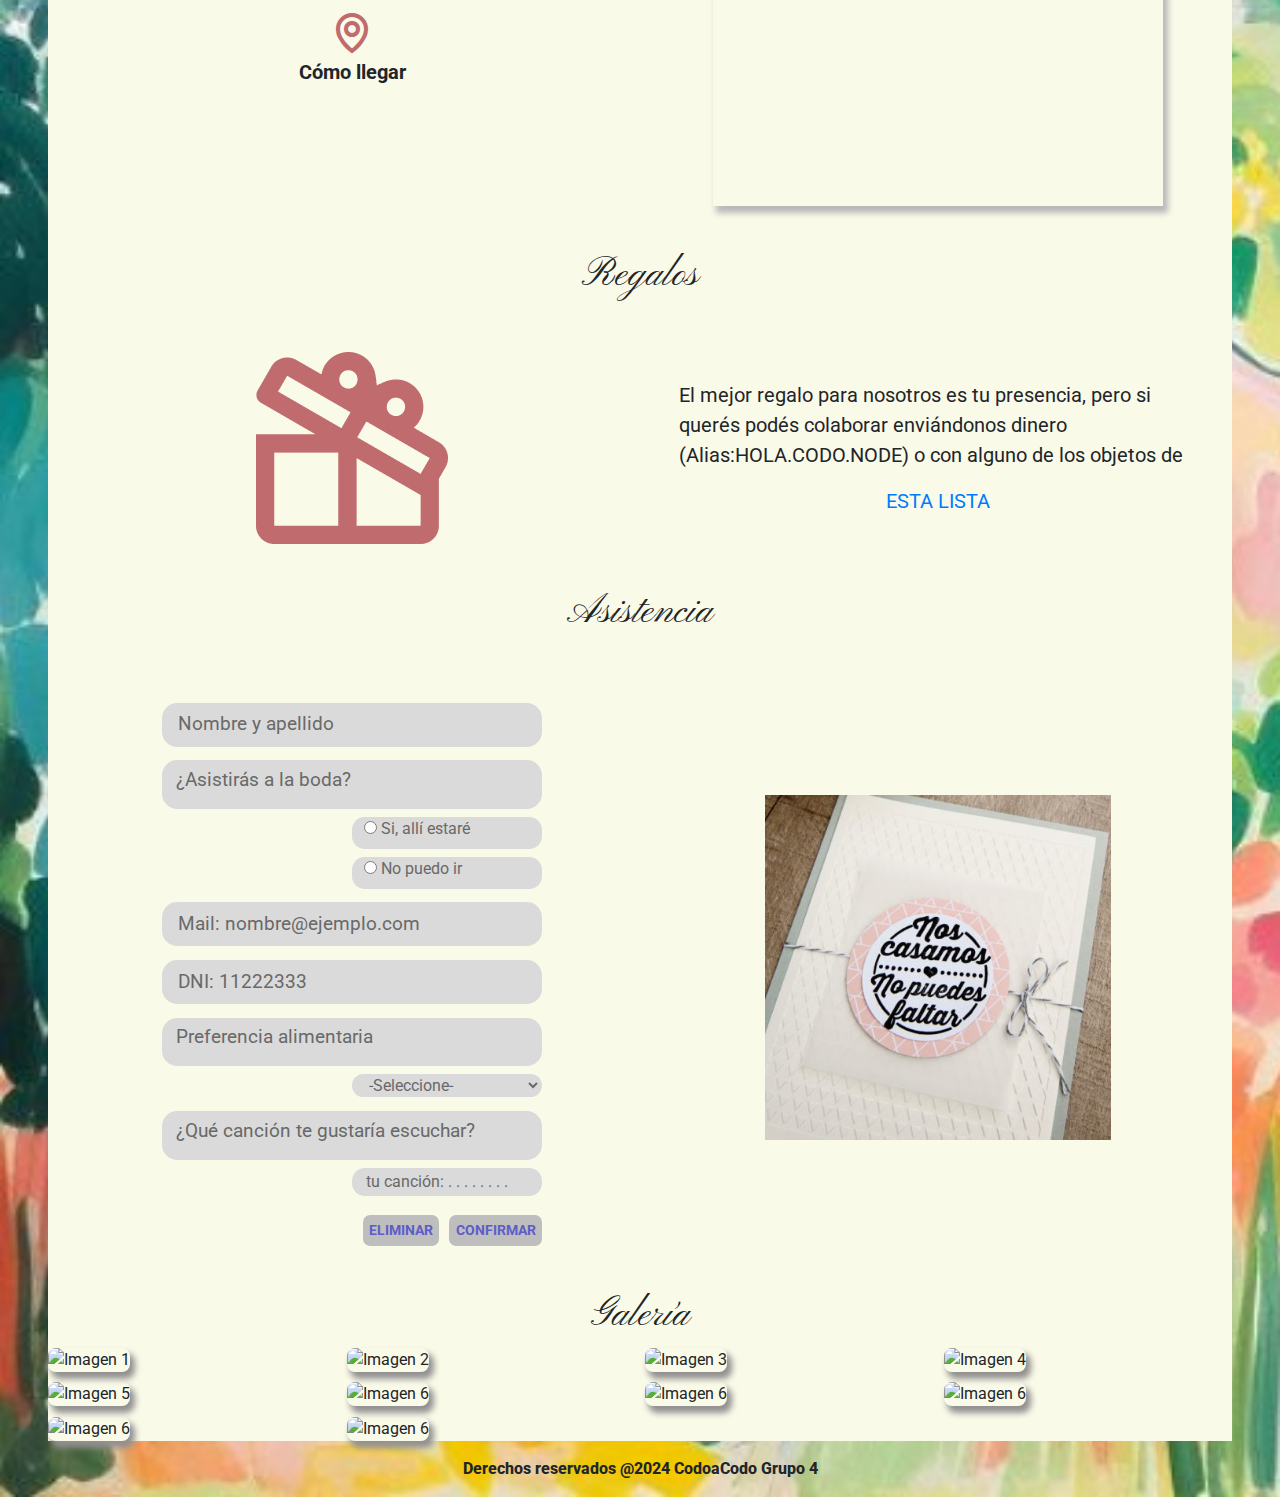
==== commit 6a442e4f: "modif prefAlimentaria en content.html" ====
--- a/content.html
+++ b/content.html
@@ -158,11 +158,11 @@
                         <div>
                             <select class="opciones-form" name="alimentos" id="selecAlimentos0">
                                 <option selected>-Seleccione-</option>
-                                <option value="0">0- No tengo</option>
-                                <option value="1">1- Vegana</option>
-                                <option value="2">2- Vegetariana</option>
-                                <option value="3">3- Sin lácteos</option>
-                                <option value="4">4- Sin TACC</option>
+                                <option value="1">1- No tengo</option>
+                                <option value="2">2- Vegana</option>
+                                <option value="3">3- Vegetariana</option>
+                                <option value="4">4- Sin lácteos</option>
+                                <option value="5">5- Sin TACC</option>
                             </select>
                         </div>
                     </div>  
